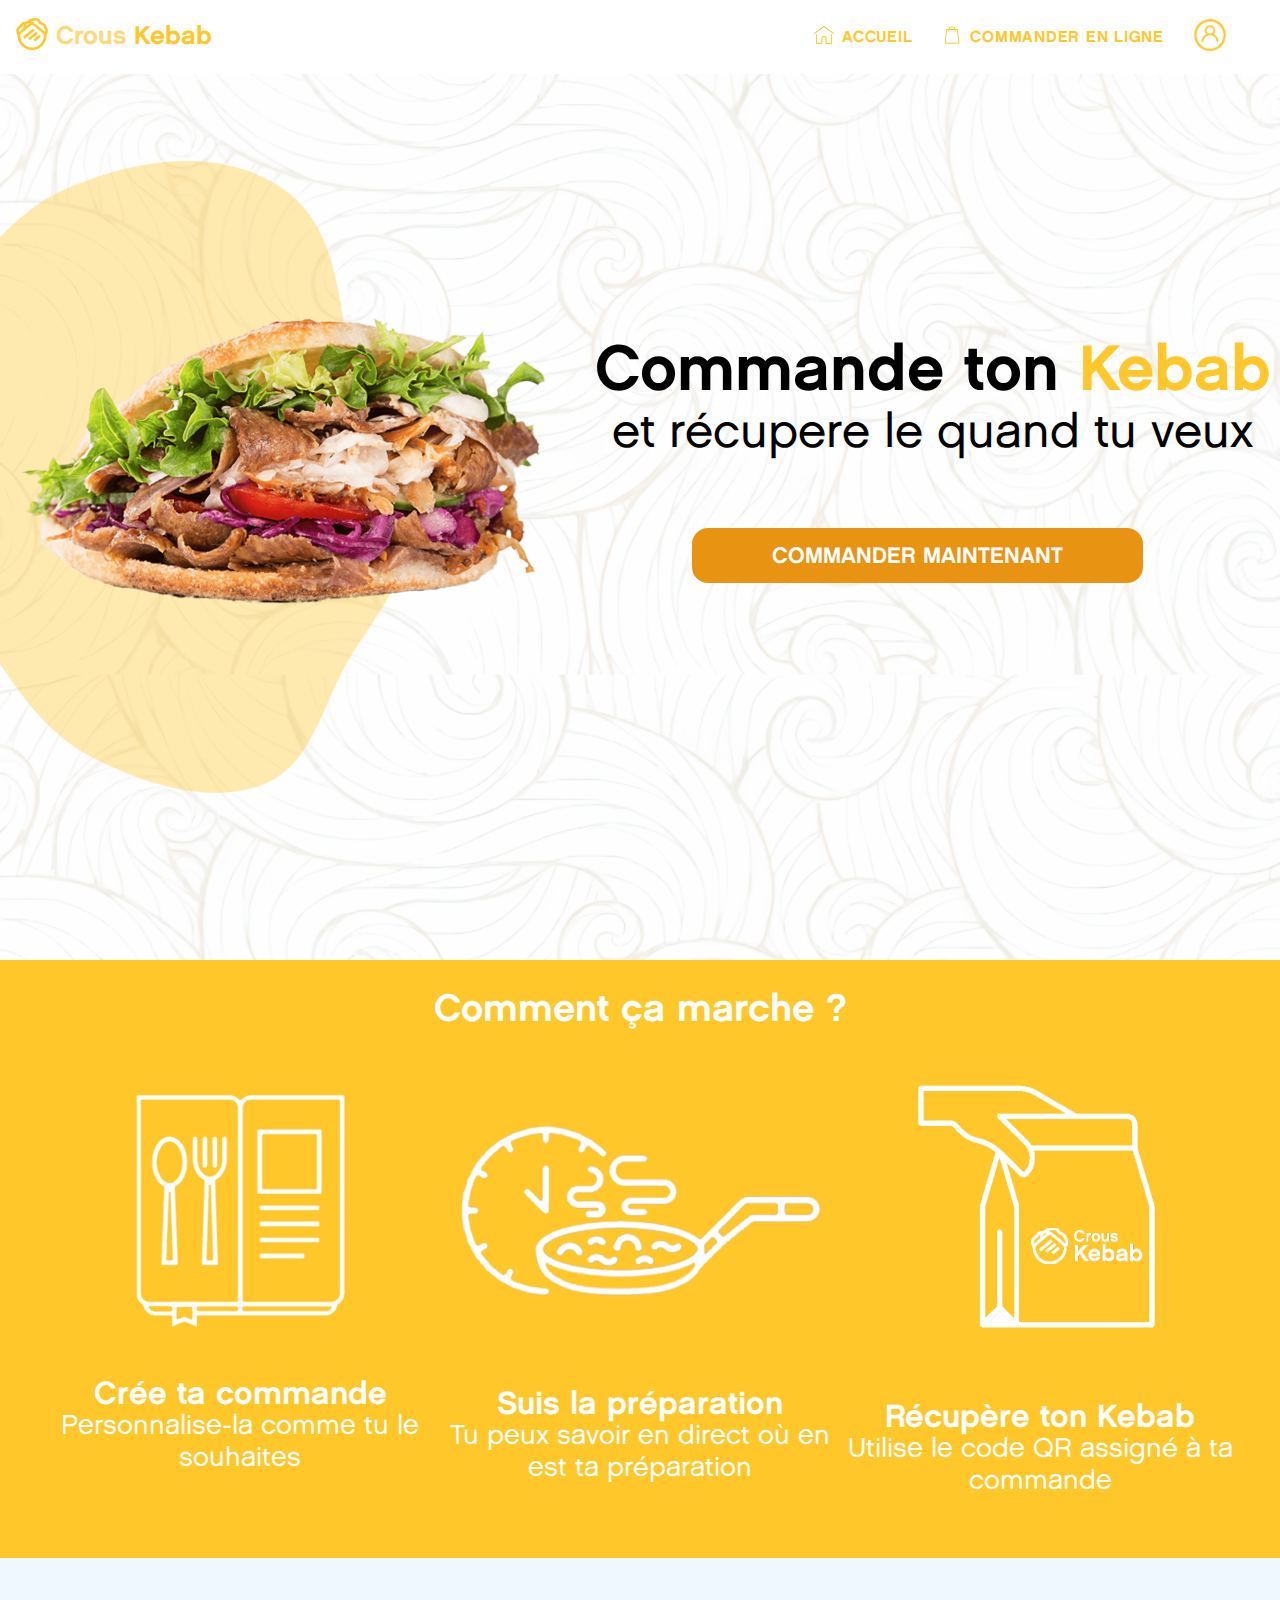
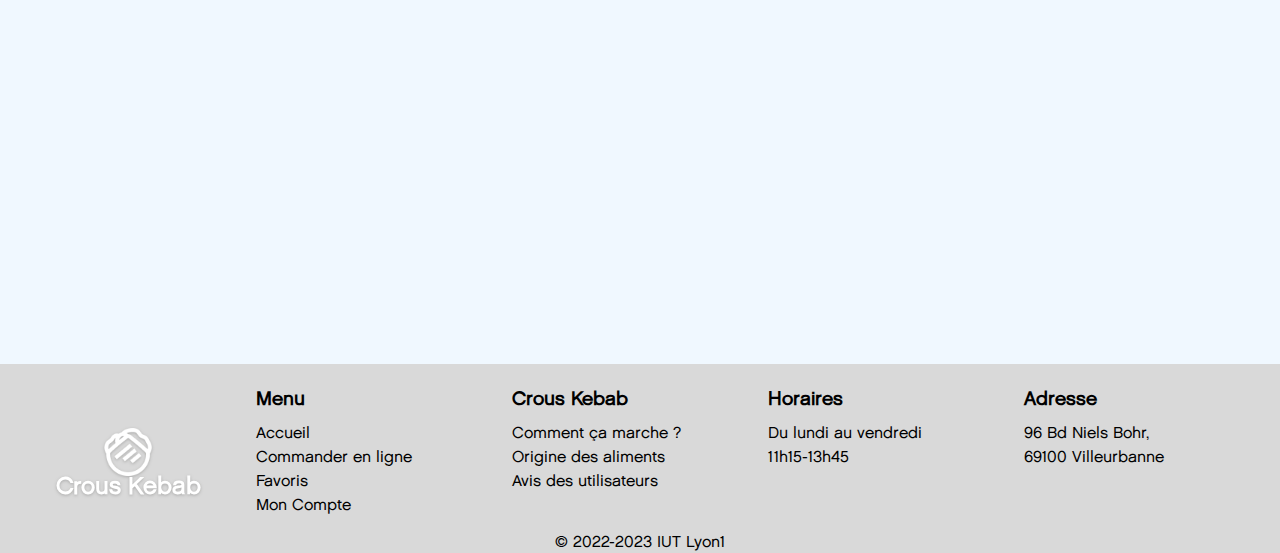
==== accueil.html @ edebc8f9 "Ajout du slider responsive de la zone2" ====
<!DOCTYPE html>
<html lang="fr">
<head>
    <meta charset="UTF-8">
    <meta name="viewport" content="width=device-width">
    <link rel="icon" href="images/favicon_logo.ico">
    <link rel="stylesheet" href="style.css">
    <title>Crous Kebab</title>
</head>
<body>
        <div class="zone1">
            <div class="kebab_image">
                <img alt="kebab" src="images/kebab.png">
            </div>
            <div class="commander">
                <p>Commande ton <b>Kebab</b></p>
                <p>et récupere le quand tu veux</p>
                <a href="commander.html"><button>Commander maintenant</button></a>
            </div>
        </div>
        <div class="zone2" id="fonctionnement">
            <p>Comment ça marche ?</p>
            <div id="slider">
                <figure>
                    <div class="creation">
                        <img alt="livre_cuisine" src="images/livre_cuisine.png">
                        <h1>Crée ta commande</h1>
                        <p>Personnalise-la comme tu le souhaites</p>
                    </div>
                    <div class="suivi">
                        <img alt="temps_preparation" src="images/temps_preparation.png">
                        <h1>Suis la préparation</h1>
                        <p>Tu peux savoir en direct où en est ta préparation</p>
                    </div>
                    <div class="recuperation">
                        <img alt="sachet_kebab" src="images/sachet.png">
                        <h1>Récupère ton Kebab</h1>
                        <p>Utilise le code QR assigné à ta commande</p>
                    </div>
                </figure>
            </div>
        </div>
        <div class="carte_googlemaps">
            <div style="width: 100%"><iframe width="100%" height="400" frameborder="0" scrolling="no" marginheight="0" marginwidth="0" src="https://maps.google.com/maps?width=100%25&amp;height=400&amp;hl=en&amp;q=IUT%20Lyon%201%20Department%20informatique+(Crous%20Kebab)&amp;t=&amp;z=17&amp;ie=UTF8&amp;iwloc=B&amp;output=embed"><a href="https://www.maps.ie/distance-area-calculator.html">measure area map</a></iframe></div>
        </div>
    <footer>
        
        <ul>
            <li><a class="logofooter" href="accueil.html"><img alt="image logo crous kebab" src="images/favicon_logo.ico"> <span>Crous Kebab</span></a></li>
                    <li><h1>Menu</h1>
                        <ul>
                            <li><a href="accueil.html">Accueil</a></li>
                            <li><a href="commander.html">Commander en ligne</a></li>
                            <li><a href="commander.html#favoris">Favoris</a></li>
                            <li><a href="moncompte.html">Mon Compte</a></li>
                        </ul>
                    </li>
                    <li><h1>Crous Kebab</h1>
                        <ul>
                            <li><a href="accueil.html#fonctionnement">Comment ça marche ?</a></li>
                            <li><a href="commander.html#originesdesaliments">Origine des aliments</a></li>
                            <li><a href="commander.html#avis">Avis des utilisateurs</a></li>
                        </ul>
                    </li>        
                    <li><h1>Horaires</h1>
                        <ul>
                            <li>Du lundi au vendredi</li>
                            <li>11h15-13h45</li>
                        </ul>
                    </li>
                    <li>       
                    <h1>Adresse</h1>
                        <ul>
                            <li><a href="https://www.google.com/maps/place/96+Bd+Niels+Bohr,+69100+Villeurbanne/@45.7860101,4.8835292,17z/data=!3m1!4b1!4m5!3m4!1s0x47f4c01bd3bc33f1:0xb4f26b222fd0d13!8m2!3d45.7860101!4d4.8835292">96 Bd Niels Bohr,</a></li>
                            <li>69100 Villeurbanne</li>
                        </ul>
                    </li>
        </ul>
        <p>	&#169; 2022-2023 IUT Lyon1</p>
    </footer>
    <header>
        <a class="logo" href="accueil.html"><img alt="image logo crous kebab" src="images/favicon_logo.ico"><span>Crous <b>Kebab</b></span></a>
        <div class="navbar">
            <a href="accueil.html"><img alt="image accueil" src="images/accueillogo.png"><span>Accueil</span></a>
            <a href="commander.html"><img alt="image logo sac pour commander" src="images/commanderlogo.png"><span>Commander en ligne</span></a>
            <a class="logocompte" href="moncompte.html"><img alt="image logo mon compte" src="images/accountlogo.png"></a>
        </div>
    </header>
</body>
</html>
---- style.css ----
@font-face {
    font-family: "Chalet";
    src: url(fonts/Chalet-LondonNineteenSixty.ttf) format("truetype");
}
@font-face {
    font-family: "Chalet2";
    src: url(fonts/Chalet\ NewYorkNineteenSixty\ Regular.otf) format("opentype");
}
body {
    background-color: aliceblue;
    font-family: 'Chalet',Arial, Helvetica, sans-serif;
    margin: 0;
    overflow-x: hidden;
}

/*Cacher la barre de scrolling mais la garder fonctionnelle*/
body::-webkit-scrollbar {
    display: none;
  }

li{
    list-style: none;
}

a{
    text-decoration: none;
    color: #000000;
    margin-right: 1.875rem;
    
}

header {
    display: flex;
    justify-content: flex-end;
    align-items: center;
    overflow: hidden;
    width: 100%;
    position: fixed;
    top: 0;
    left: 0;
    height: 4.625rem;
    background-color: white;
    font-family: 'Chalet2',Arial, Helvetica, sans-serif;
}

header img{
    width: 1.25rem;
    margin-right: 0.5rem;
}

header img:last-child{
    width: 2rem;
}

.navbar{
    display: flex;
    flex-direction: row;
    margin-right: 1rem;
    text-transform: uppercase;
    letter-spacing: 0.047rem;
    align-items: center;
}

span{
    color: #FFC72A;
    vertical-align: 0.1875rem;
}

.logo{
    margin-right: auto;
    left: 0%;
    margin-left: 1rem;
    font-size: 1.6rem;
}

.logo span {
    vertical-align: 0.4rem;
    color: #FDDA79;
}

b {
    color: #FFC72A;
    font-weight: normal;
}

.logo img{
    width: 2rem;
}
.zone1{
    display: flex;
    justify-content: flex-end;
    align-items: center;
    background-image: url("images/fondnuageblanc.png");
    background-size: 100% auto;
    width: 100%;
}
.kebab_image{
    padding-top: 10rem;
    padding-bottom: 10rem;
    padding-left: 0;
    margin-right: auto;
}
.commander{
    flex: 1;
    align-items: center;
    text-align: center;
    font-size: 3rem;
}
.commander p:first-child{
    font-size: 4rem;
    font-family: 'Chalet2',Arial, Helvetica, sans-serif;
}
button{
    background-color: #E99312;
    color: white;
    font-family: 'Chalet2',Arial, Helvetica, sans-serif;
    font-size: 1.4rem;
    text-transform: uppercase;
    border: 0;
    border-radius: 1rem;
    margin-bottom: 3rem;
    margin-top: 4rem;
    padding: 5rem;
    padding-top: 0.9rem;
    padding-bottom: 0.9rem;
}
button:hover{
    background-color: #b86f00;
    color: #D9D9D9;
}
a:hover{
    text-decoration: underline;
}
p{
    margin: 0;
}

.zone2{
    background-color: #FFC72A;
    color: white;
    font-size: 2rem;
    display: flex;
    flex-wrap: wrap;
    flex-direction: row;
    justify-content: center;
    text-align: center;
}
.zone2 > p{
    font-family: 'Chalet2',Arial, Helvetica, sans-serif;
    width: 100%;
    font-size: 2.4rem;
    margin-top: 1.5rem;
}
.zone2 div{
    width: 100%;
    align-self: center;
    font-size: 1.7rem;
    margin-bottom: 1rem;
}

.zone2 h1 {
    font-family: 'Chalet2',Arial, Helvetica, sans-serif;
    font-weight: 580;
    font-size: 2rem;
    margin-bottom: 0;
}
figure{
    display: flex;
    flex-direction: row;
}
footer{
    display: flex;
    flex-wrap: wrap;
    width: 100%;
    margin-top: auto;
    background-color: #D9D9D9;
}
ul{
    padding: 0;
}
footer > ul {
    flex-grow: 1;
    line-height: 1.5rem;
    display: flex;
    flex-wrap: wrap;    
}
.logofooter{
    margin-top: 3rem;
    display: flex;
    flex-direction: column;
    font-weight: bold;
    font-size: 1.5rem;
    align-items: center;
    filter: brightness(9) drop-shadow( 0rem 0.1rem 0.1rem rgba(126, 126, 126, 0.5));
    width: 100%;
}
.logofooter img{
    width: 3rem;
}

footer> ul > li{
    width: 20%;
}
footer h1{
    font-size: 1.2rem;
    line-height: 1rem;
}
footer p {
    text-align: center;
    width: 100%;
}
@media (min-width:761px) and (max-width:1028px) {
    footer > ul >li:first-child{
        width: 100%;
    }
    .zone1{
        flex-direction: column;
        
    }
    .zone1 div:last-child{
        width: 100%;
    }
    footer> ul > li{
        width: 30%;
        padding-left: 3rem;
        padding-right: 3rem;
    }
    #slider {
        overflow: hidden;
    }
    @keyframes slider {
        0% { left: -5%; }
        30% { left: -5%; }
        33% { left: -105%; }
        63% { left: -105%; }
        66% { left: -205%; }
        95% { left: -205%; }
        100% { left: -5%; }
    }
    #slider figure {
        width:300%;
        position: relative;
        animation: 9s slider infinite;
    }
    #slider figure div {
        width: 33%;
        float: left;
    }
}

@media (max-width:760px) {
    #slider {
        overflow: hidden;
    }
    
    @keyframes slider {
        0% { left: -5%; }
        30% { left: -5%; }
        33% { left: -105%; }
        63% { left: -105%; }
        66% { left: -205%; }
        95% { left: -205%; }
        100% { left: -5%; }
    }
    
    #slider figure {
        width:300%;
        position: relative;
        animation: 9s slider infinite;
    }
    
    
    #slider figure div {
        width: 33%;
        float: left;
    }
    
    .navbar span{
        display: none;
    }
    .navbar a{
            margin-right: 0.5rem;
    }
    header{
        background-color: #FFC72A;
        
    }
    header img, span {
        filter: brightness(9);
    }
    
    header span{
        float: right;
        line-height: 0.72rem;
        display: flex;
        flex-direction: column;
        font-size: 0.8rem;
    }
    .logo {
        display: flex;
        align-items: center;
    }
    span b{
        font-size: 1rem;
    }
    .zone1{
        flex-direction: column;
        
    }
    .zone1 div:last-child{
        width: 100%;
    }
    .kebab_image{
        width: 100%;
    }
    .kebab_image img{
        width: 100%;
    }
    
    footer> ul > li{
        width: 100%;
        padding-left: 3rem;
        padding-right: 3rem;
    }
    .logofooter{
        padding-bottom: 3rem;
    }
}
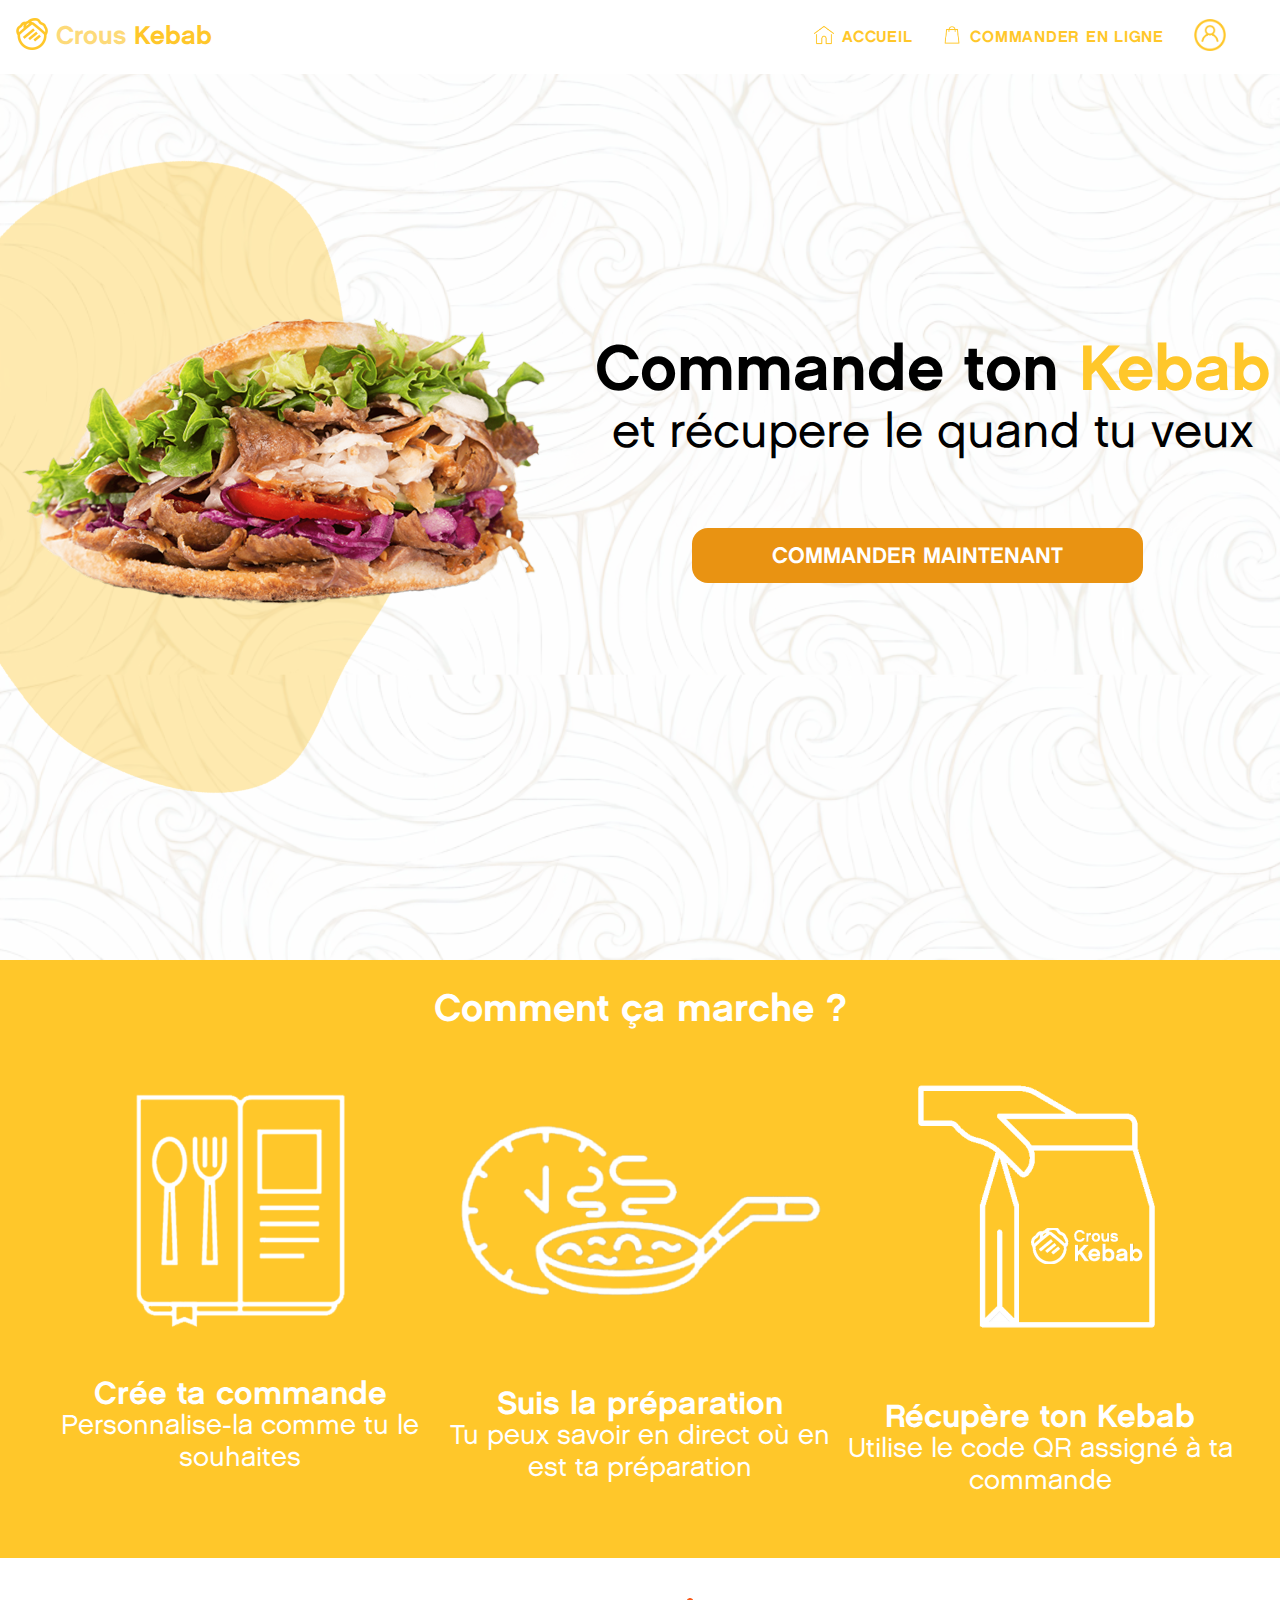
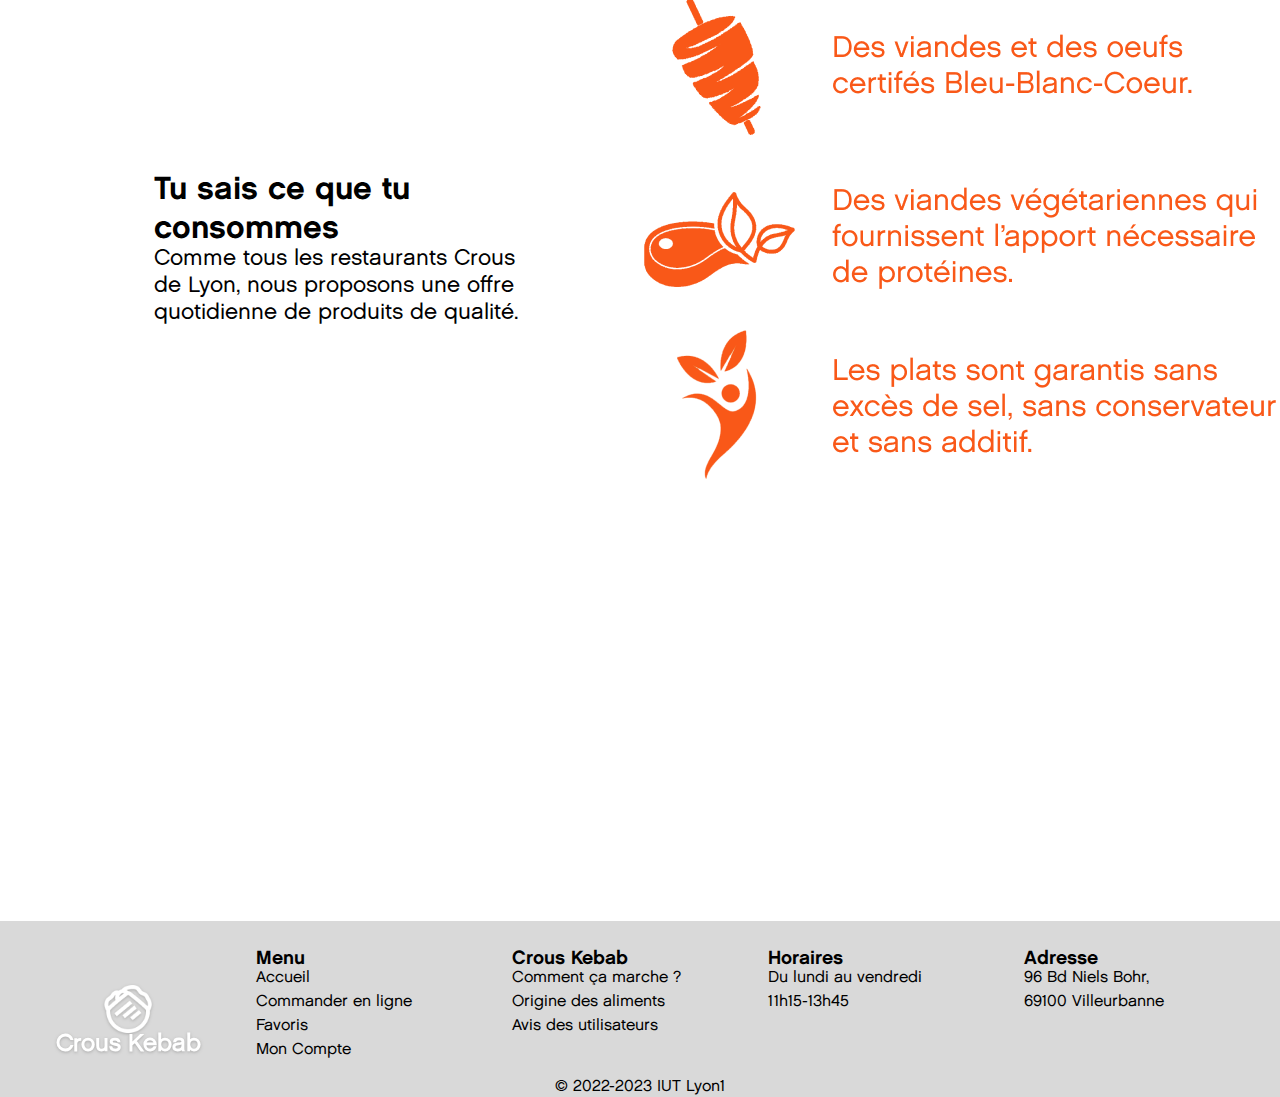
==== commit 173a42ff: "Ajout de la zone3 responsive" ====
--- a/accueil.html
+++ b/accueil.html
@@ -38,6 +38,15 @@
                         <p>Utilise le code QR assigné à ta commande</p>
                     </div>
                 </figure>
+            </div>
+        </div>
+        <div class="zone3">
+            <div>
+                <h1>Tu sais ce que tu consommes</h1>
+                <p>Comme tous les restaurants Crous de Lyon, nous proposons une offre quotidienne de produits de qualité.</p>
+            </div>
+            <div>
+                <img src="images/crous.png">
             </div>
         </div>
         <div class="carte_googlemaps">
--- a/style.css
+++ b/style.css
@@ -7,7 +7,7 @@
     src: url(fonts/Chalet\ NewYorkNineteenSixty\ Regular.otf) format("opentype");
 }
 body {
-    background-color: aliceblue;
+    background-color: #ffffff;
     font-family: 'Chalet',Arial, Helvetica, sans-serif;
     margin: 0;
     overflow-x: hidden;
@@ -157,8 +157,7 @@
     font-size: 1.7rem;
     margin-bottom: 1rem;
 }
-
-.zone2 h1 {
+h1 {
     font-family: 'Chalet2',Arial, Helvetica, sans-serif;
     font-weight: 580;
     font-size: 2rem;
@@ -168,6 +167,27 @@
     display: flex;
     flex-direction: row;
 }
+.zone3{
+    display: flex;
+    flex-direction: row;
+    align-items: center;
+    background-color: #FFFFFF;
+    padding:2rem;
+}
+.zone3 div{
+    width: 50%;
+    font-size: 1.4rem;
+}
+.zone3 img{
+    display: block;
+    margin-left: auto;
+    margin-right: auto;
+}
+
+.zone3 div:first-child{
+    width: 30%;
+    margin: auto;
+}
 footer{
     display: flex;
     flex-wrap: wrap;
@@ -209,13 +229,26 @@
     text-align: center;
     width: 100%;
 }
+/**pour un ecran de taille moyenne ex:tablette**/
 @media (min-width:761px) and (max-width:1028px) {
     footer > ul >li:first-child{
         width: 100%;
     }
-    .zone1{
+    .zone1, .zone3{
         flex-direction: column;
-        
+    }
+    .zone3{
+        padding: 0;
+        margin: 1.3rem;
+    }
+    .zone3 div:first-child{
+        margin: 0;
+        width: 100%;
+        text-align: center;
+        margin-bottom: 2rem;
+    }
+    .zone3 div img{
+        width: 100%;
     }
     .zone1 div:last-child{
         width: 100%;
@@ -247,7 +280,7 @@
         float: left;
     }
 }
-
+/**pour un ecran de petite taille ex:telephone **/
 @media (max-width:760px) {
     #slider {
         overflow: hidden;
@@ -303,9 +336,21 @@
     span b{
         font-size: 1rem;
     }
-    .zone1{
+    .zone1,.zone3{
         flex-direction: column;
-        
+    }
+    .zone3{
+        padding: 0;
+        margin: 1.3rem;
+    }
+    .zone3 div:first-child{
+        margin: 0;
+        width: 100%;
+        text-align: center;
+        margin-bottom: 2rem;
+    }
+    .zone3 div img{
+        width: 100%;
     }
     .zone1 div:last-child{
         width: 100%;
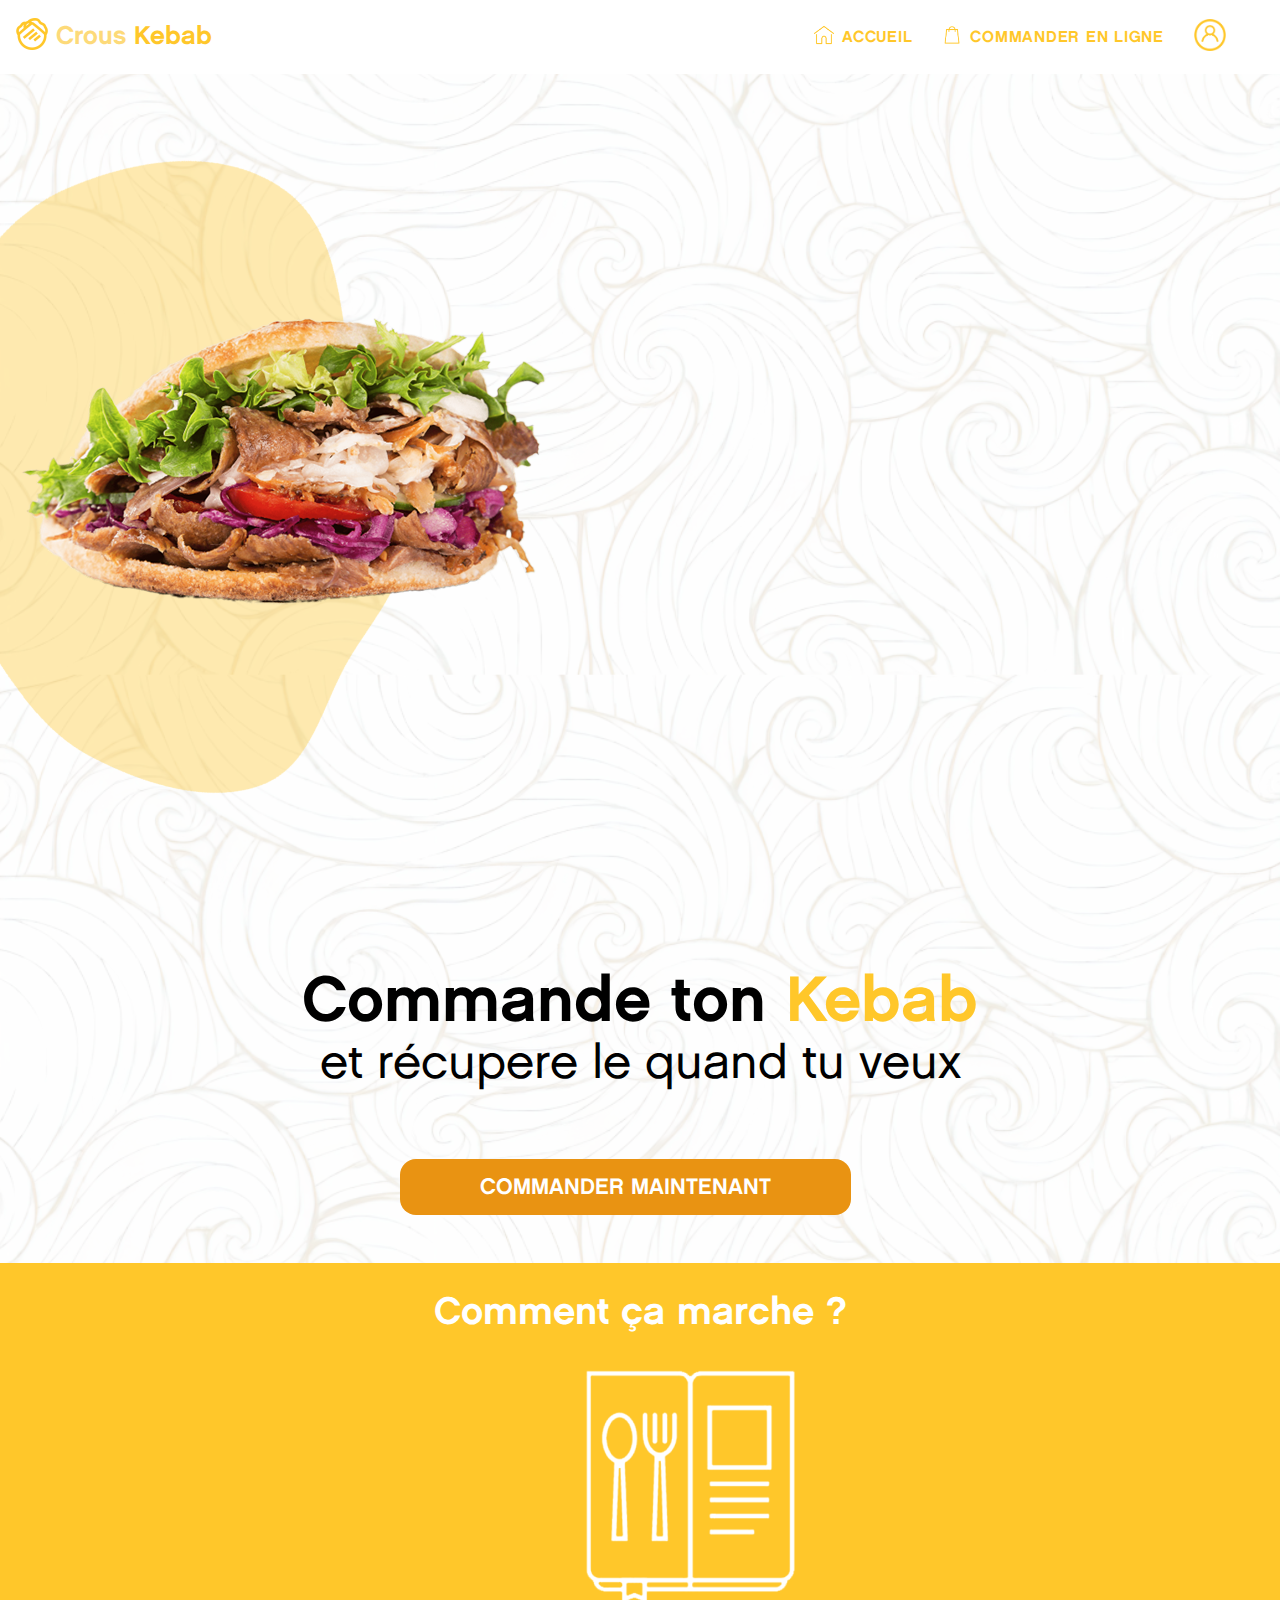
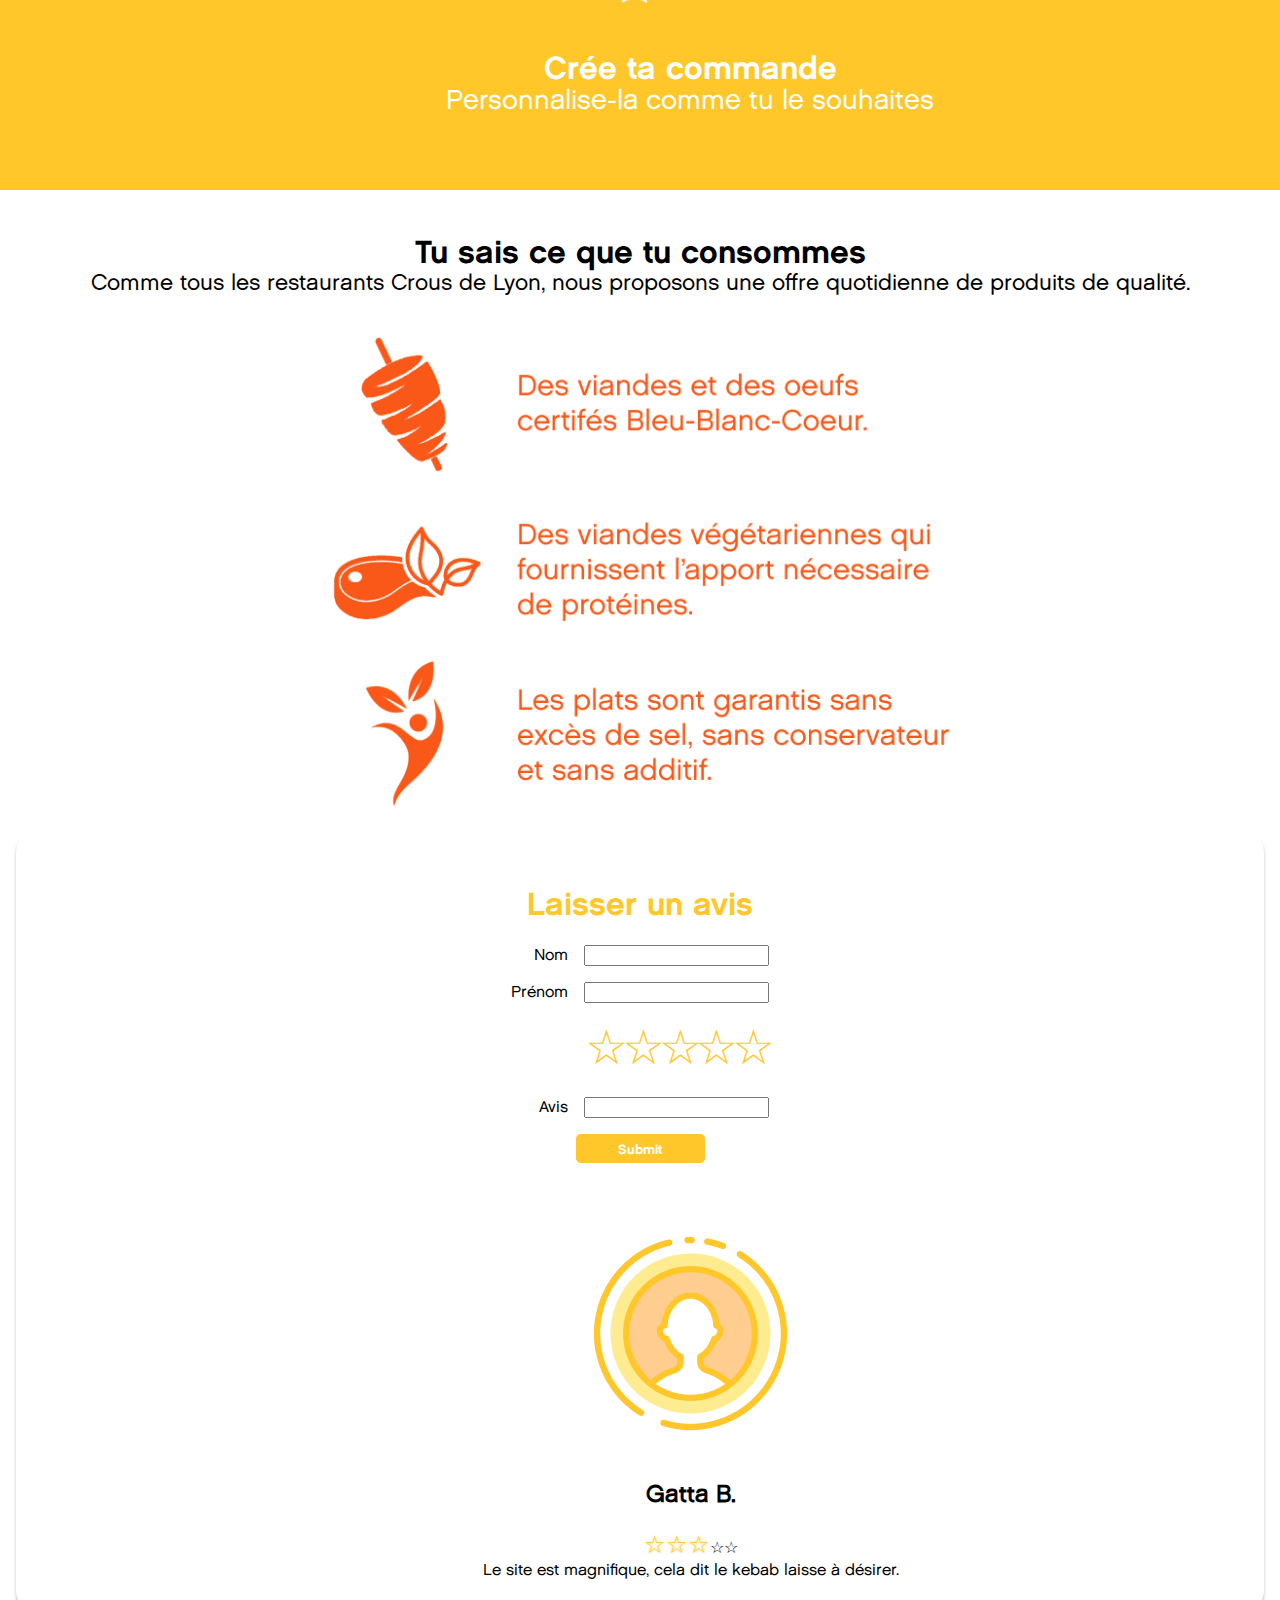
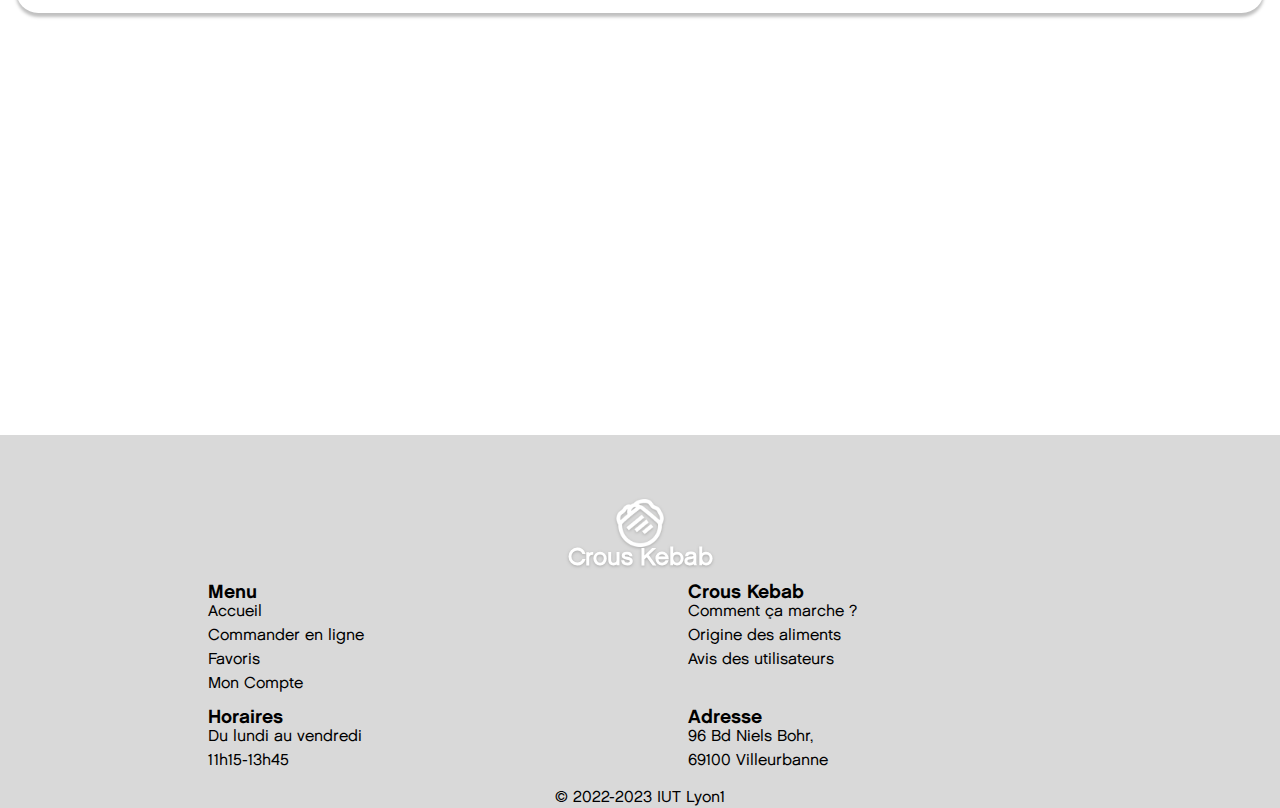
==== commit 01de9941: "Ajout zone 4 responsive et images affiliés" ====
--- a/accueil.html
+++ b/accueil.html
@@ -21,7 +21,7 @@
         <div class="zone2" id="fonctionnement">
             <p>Comment ça marche ?</p>
             <div id="slider">
-                <figure>
+                <div class="diapo">
                     <div class="creation">
                         <img alt="livre_cuisine" src="images/livre_cuisine.png">
                         <h1>Crée ta commande</h1>
@@ -37,7 +37,7 @@
                         <h1>Récupère ton Kebab</h1>
                         <p>Utilise le code QR assigné à ta commande</p>
                     </div>
-                </figure>
+                </div>
             </div>
         </div>
         <div class="zone3">
@@ -47,6 +47,45 @@
             </div>
             <div>
                 <img src="images/crous.png">
+            </div>
+        </div>
+        <div class="zone4">
+            <div class="donner_avis">
+                <h1>Laisser un avis</h1>
+                <form>
+                    <label for nom >Nom<input type="text" name="nom"></label>
+                    <label for prenom >Prénom<input type="text" name="prenom"></label>
+                    <div class="note">
+                        <input type="radio" name="note" value="5" id="5"><label for="5">☆</label>
+                        <input type="radio" name="note" value="4" id="4"><label for="4">☆</label>
+                        <input type="radio" name="note" value="3" id="3"><label for="3">☆</label>
+                        <input type="radio" name="note" value="2" id="2"><label for="2">☆</label>
+                        <input type="radio" name="note" value="1" id="1"><label for="1">☆</label>  
+                    </div>
+                    <label for avis>Avis<input type="textarea" name="avis"></label>
+                    <input type="submit">
+                </form>
+            </div>
+            <div class="voir_avis">
+                <div id="slider">
+                    <div class="diapo">
+                        <div>
+                            <img src="images/profilpiclogo.png">
+                            <p><h2>Gatta B.</h2><b>☆☆☆</b>☆☆</p>
+                            <p>Le site est magnifique, cela dit le kebab laisse à désirer.</p>
+                        </div>
+                        <div>
+                            <img src="images/profilpiclogo.png">
+                            <p><h2>Yoni M.</h2><b>☆☆☆☆☆</b></p>
+                            <p>Rien de mieux qu'un kebab sauce algérienne pour bien commencer la journée</p>
+                        </div>
+                        <div class="avis1">
+                            <img src="images/profilpiclogo.png">
+                            <p><h2>Nabile M.</h2><b>☆</b>☆☆☆☆</p>
+                            <p>Je préfère les tacos</p>
+                        </div>
+                    </div>
+                </div>
             </div>
         </div>
         <div class="carte_googlemaps">
--- a/style.css
+++ b/style.css
@@ -163,10 +163,11 @@
     font-size: 2rem;
     margin-bottom: 0;
 }
-figure{
+.diapo{
     display: flex;
     flex-direction: row;
 }
+
 .zone3{
     display: flex;
     flex-direction: row;
@@ -188,6 +189,127 @@
     width: 30%;
     margin: auto;
 }
+
+.zone4{
+    display: flex;
+    flex-direction: row;
+    justify-content: space-evenly;
+    margin: 1rem;
+    padding: 2rem;
+    box-shadow: 0rem 0.2rem 0.2rem rgba(0, 0, 0, 0.25);
+    border-radius: 1.4rem;
+}
+.donner_avis{
+    display: flex;
+    justify-content: center;
+    flex-wrap: wrap;
+}
+.donner_avis h1{
+    width: 100%;
+    text-align: center;
+    color: #FFC72A;
+    padding-bottom: 1.4rem;
+}
+
+form{
+    display: flex;
+    flex-direction: column;
+    text-align: right;
+}
+
+label{
+    margin-bottom: 1rem;
+}
+
+input{
+    margin-left: 1rem;
+}
+input[type="submit"]{
+    width: 50%;
+    background-color: #FFC72A;
+    font-family: 'Chalet2','arial';
+    color: #ffffff;
+    border: none;
+    padding: 0.4rem;
+    border-radius: 0.3rem;
+    margin: auto;
+    margin-bottom: 3rem;
+
+}
+textarea{
+    rows: 10;
+}
+
+.note {
+    display: flex;
+    flex-direction: row-reverse;
+}
+    
+.note > input{
+     display:none;
+}
+    
+.note > label {
+    width: 2.3rem;
+    font-size: 3rem;
+    color: #FFC72A;
+    cursor: pointer;
+}
+    
+.note > label::before{
+    content: "\2605";/**Détection de la souris**/
+    position: absolute;
+    opacity: 0;
+}
+    
+.note > label:hover:before, .note > label:hover ~ label:before {
+    opacity: 1 !important; /**Difference étoile**/
+}
+    
+.note > input:checked ~ label:before{
+    opacity:1;
+}
+    
+.note:hover > input:checked ~ label:before{ 
+    opacity: 0.4;
+}
+.zone4 .diapo{
+    display: flex;
+    text-align: center;
+    
+}
+
+
+.zone4 b{
+    text-shadow: 0 0 3px rgb(255, 199, 42, 1) ;
+    font-size: 1.5rem;
+}
+.zone4 #slider {
+    overflow: hidden;
+    padding-left: 7rem;
+}
+
+@keyframes slider {
+    0% { left: -0%; }
+    30% { left: -0%; }
+    33% { left: -100%; }
+    63% { left: -100%; }
+    66% { left: -200%; }
+    95% { left: -200%; }
+    100% { left: -0%; }
+}
+
+.zone4 #slider .diapo {
+    width:300%;
+    position: relative;
+    animation: 9s slider infinite;
+}
+
+
+.zone4 #slider .diapo div {
+    width: 33%;
+    float: left;
+}
 footer{
     display: flex;
     flex-wrap: wrap;
@@ -202,7 +324,8 @@
     flex-grow: 1;
     line-height: 1.5rem;
     display: flex;
-    flex-wrap: wrap;    
+    justify-content: center;
+    flex-wrap: wrap;
 }
 .logofooter{
     margin-top: 3rem;
@@ -230,12 +353,15 @@
     width: 100%;
 }
 /**pour un ecran de taille moyenne ex:tablette**/
-@media (min-width:761px) and (max-width:1028px) {
+@media (min-width:761px) and (max-width:1280px) {
     footer > ul >li:first-child{
         width: 100%;
     }
     .zone1, .zone3{
         flex-direction: column;
+    }
+    .zone2 #slider{
+        padding-left: 7rem; 
     }
     .zone3{
         padding: 0;
@@ -252,6 +378,10 @@
     }
     .zone1 div:last-child{
         width: 100%;
+    }
+    .zone4{
+        flex-direction: column;
+        align-items: center;
     }
     footer> ul > li{
         width: 30%;
@@ -270,12 +400,13 @@
         95% { left: -205%; }
         100% { left: -5%; }
     }
-    #slider figure {
+    #slider .diapo
+ {
         width:300%;
         position: relative;
         animation: 9s slider infinite;
     }
-    #slider figure div {
+#slider .diapo div {
         width: 33%;
         float: left;
     }
@@ -296,14 +427,16 @@
         100% { left: -5%; }
     }
     
-    #slider figure {
+    #slider .diapo
+ {
         width:300%;
         position: relative;
         animation: 9s slider infinite;
     }
     
     
-    #slider figure div {
+    #slider .diapo
+ div {
         width: 33%;
         float: left;
     }
@@ -339,6 +472,12 @@
     .zone1,.zone3{
         flex-direction: column;
     }
+    .zone2 #slider{
+        padding-left: 5rem; 
+    }
+    .zone2 #slider div{
+        padding:auto;
+    }
     .zone3{
         padding: 0;
         margin: 1.3rem;
@@ -355,6 +494,10 @@
     .zone1 div:last-child{
         width: 100%;
     }
+    .zone4{
+        flex-direction: column;
+        align-items: center;
+    }
     .kebab_image{
         width: 100%;
     }
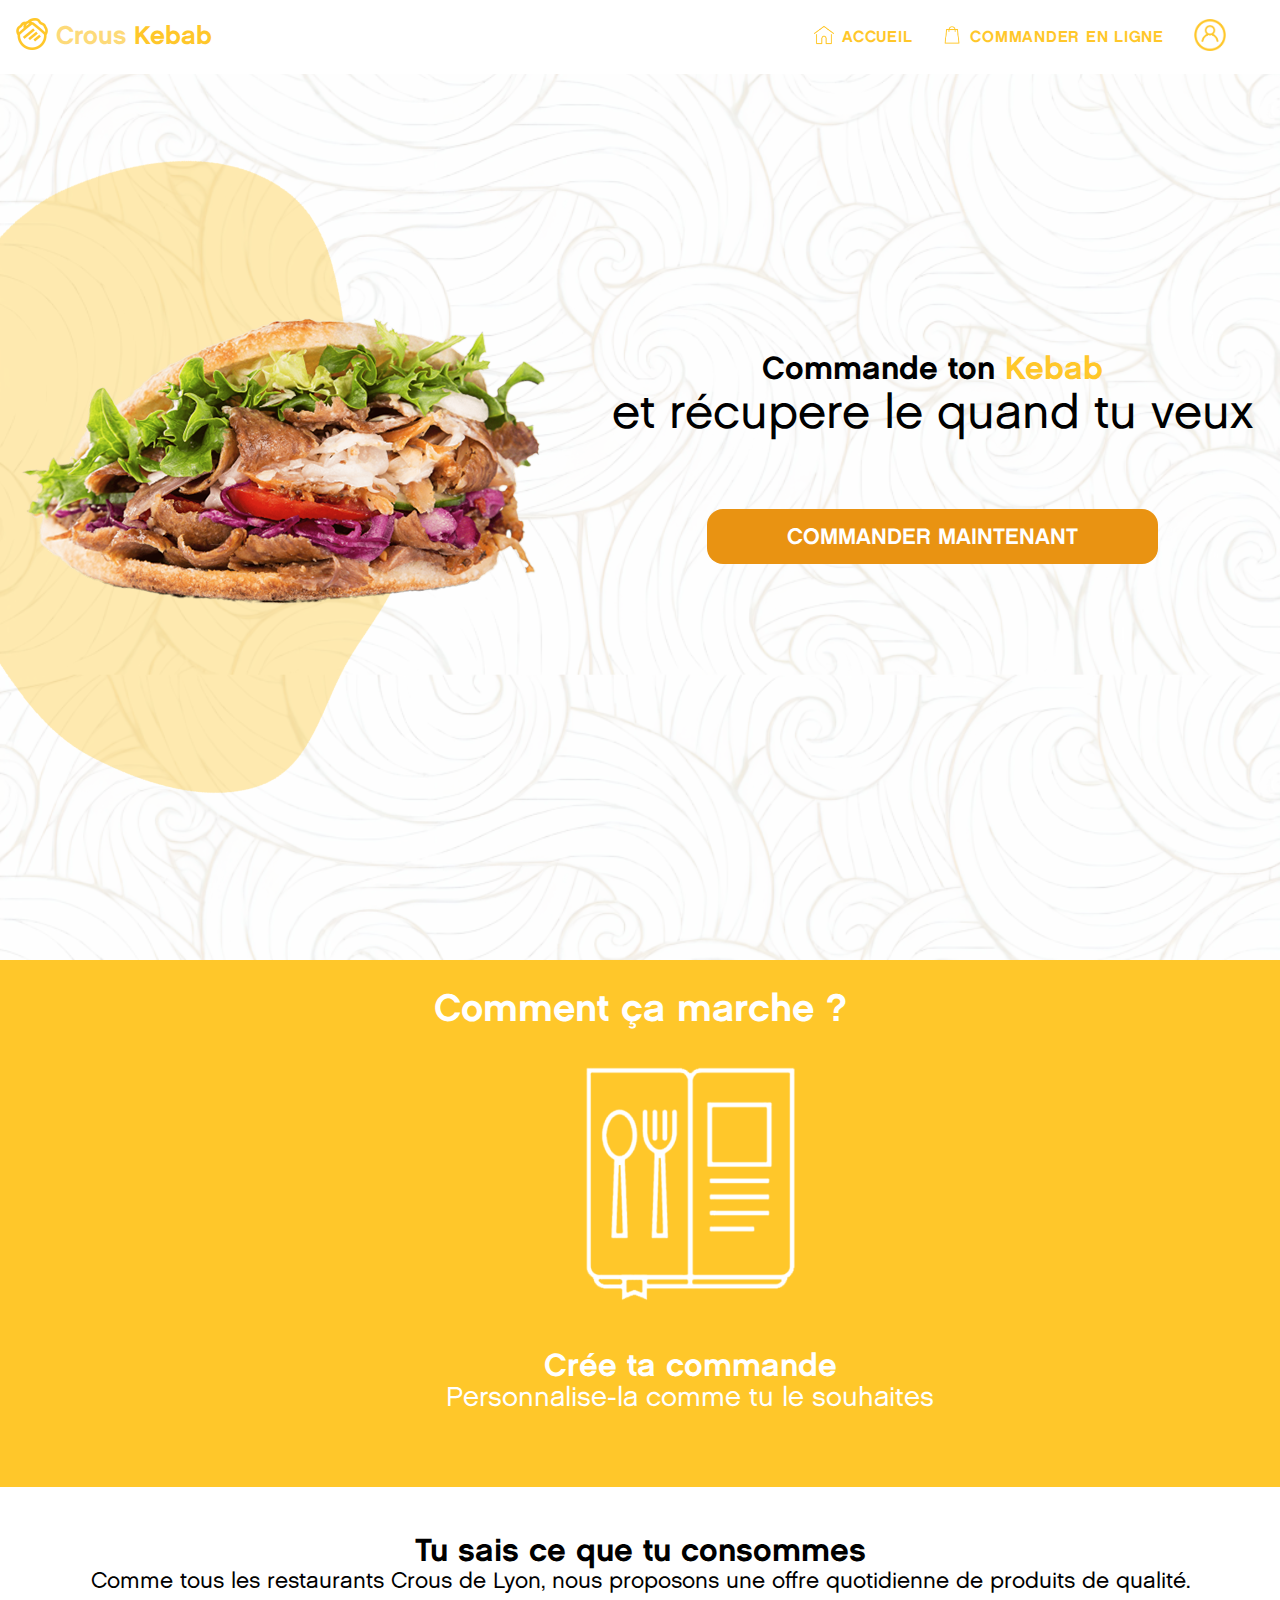
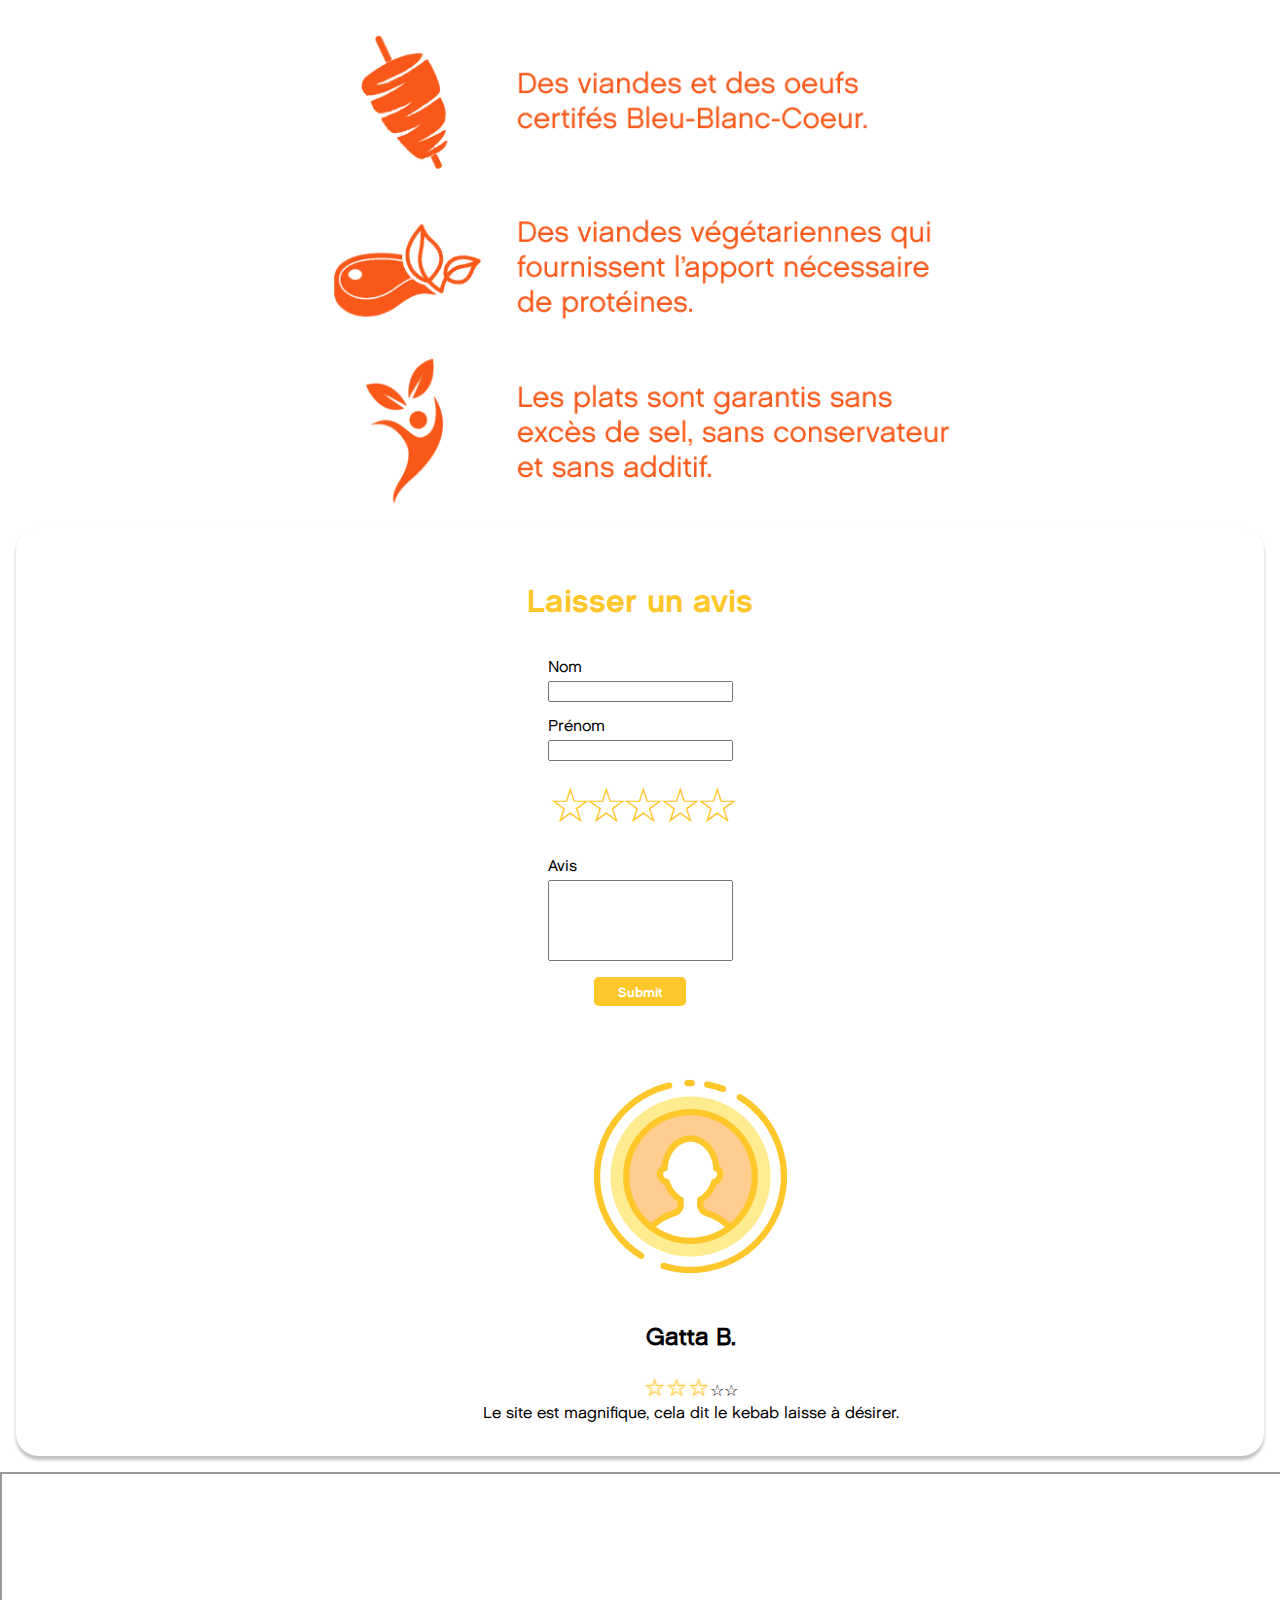
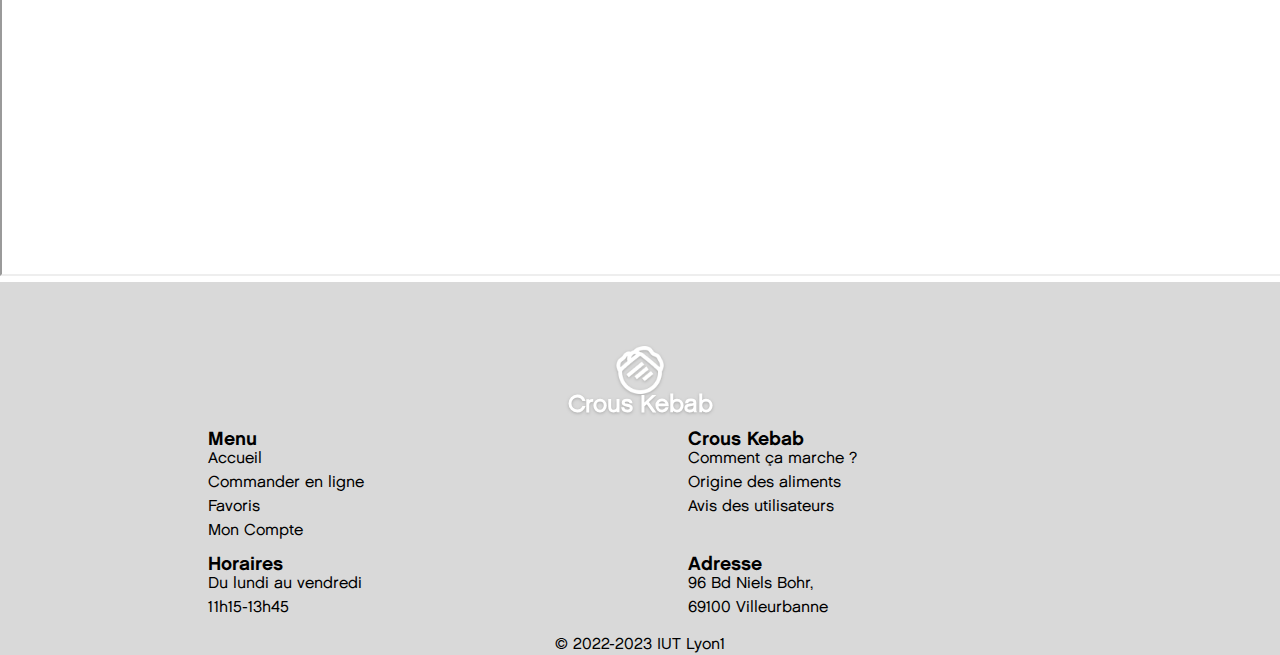
==== commit 886530ae: "Correction bug w3 et simplification css" ====
--- a/accueil.html
+++ b/accueil.html
@@ -15,12 +15,12 @@
             <div class="commander">
                 <p>Commande ton <b>Kebab</b></p>
                 <p>et récupere le quand tu veux</p>
-                <a href="commander.html"><button>Commander maintenant</button></a>
+                <form style="display: inline" action="commander.html" method="get"><button>Commander maintenant</button></form>
             </div>
         </div>
         <div class="zone2" id="fonctionnement">
             <p>Comment ça marche ?</p>
-            <div id="slider">
+            <div class="slider">
                 <div class="diapo">
                     <div class="creation">
                         <img alt="livre_cuisine" src="images/livre_cuisine.png">
@@ -46,15 +46,15 @@
                 <p>Comme tous les restaurants Crous de Lyon, nous proposons une offre quotidienne de produits de qualité.</p>
             </div>
             <div>
-                <img src="images/crous.png">
+                <img alt="image_crous" src="images/crous.png">
             </div>
         </div>
         <div class="zone4">
             <div class="donner_avis">
                 <h1>Laisser un avis</h1>
                 <form>
-                    <label for nom >Nom<input type="text" name="nom"></label>
-                    <label for prenom >Prénom<input type="text" name="prenom"></label>
+                    <label for="nom" >Nom</label><input type="text" id="nom">
+                    <label for="prenom" >Prénom</label><input  type="text" id="prenom">
                     <div class="note">
                         <input type="radio" name="note" value="5" id="5"><label for="5">☆</label>
                         <input type="radio" name="note" value="4" id="4"><label for="4">☆</label>
@@ -62,26 +62,26 @@
                         <input type="radio" name="note" value="2" id="2"><label for="2">☆</label>
                         <input type="radio" name="note" value="1" id="1"><label for="1">☆</label>  
                     </div>
-                    <label for avis>Avis<input type="textarea" name="avis"></label>
+                    <label for="avis">Avis</label><textarea id="avis" rows="5"></textarea>
                     <input type="submit">
                 </form>
             </div>
             <div class="voir_avis">
-                <div id="slider">
+                <div class="slider">
                     <div class="diapo">
                         <div>
-                            <img src="images/profilpiclogo.png">
-                            <p><h2>Gatta B.</h2><b>☆☆☆</b>☆☆</p>
+                            <img alt="profil_pic_logo" src="images/profilpiclogo.png">
+                            <h2>Gatta B.</h2><p><b>☆☆☆</b>☆☆</p>
                             <p>Le site est magnifique, cela dit le kebab laisse à désirer.</p>
                         </div>
                         <div>
-                            <img src="images/profilpiclogo.png">
-                            <p><h2>Yoni M.</h2><b>☆☆☆☆☆</b></p>
+                            <img alt="profil_pic_logo" src="images/profilpiclogo.png">
+                            <h2>Yoni M.</h2><p><b>☆☆☆☆☆</b></p>
                             <p>Rien de mieux qu'un kebab sauce algérienne pour bien commencer la journée</p>
                         </div>
                         <div class="avis1">
-                            <img src="images/profilpiclogo.png">
-                            <p><h2>Nabile M.</h2><b>☆</b>☆☆☆☆</p>
+                            <img alt="profil_pic_logo" src="images/profilpiclogo.png">
+                            <h2>Nabile M.</h2><p><b>☆</b>☆☆☆☆</p>
                             <p>Je préfère les tacos</p>
                         </div>
                     </div>
@@ -89,7 +89,7 @@
             </div>
         </div>
         <div class="carte_googlemaps">
-            <div style="width: 100%"><iframe width="100%" height="400" frameborder="0" scrolling="no" marginheight="0" marginwidth="0" src="https://maps.google.com/maps?width=100%25&amp;height=400&amp;hl=en&amp;q=IUT%20Lyon%201%20Department%20informatique+(Crous%20Kebab)&amp;t=&amp;z=17&amp;ie=UTF8&amp;iwloc=B&amp;output=embed"><a href="https://www.maps.ie/distance-area-calculator.html">measure area map</a></iframe></div>
+            <div style="width: 100%"><iframe style="width: 100%" height="400" src="https://maps.google.com/maps?width=100%25&amp;height=400&amp;hl=en&amp;q=IUT%20Lyon%201%20Department%20informatique+(Crous%20Kebab)&amp;t=&amp;z=17&amp;ie=UTF8&amp;iwloc=B&amp;output=embed"></iframe></div>
         </div>
     <footer>
         
--- a/style.css
+++ b/style.css
@@ -1,516 +1,553 @@
 @font-face {
-    font-family: "Chalet";
-    src: url(fonts/Chalet-LondonNineteenSixty.ttf) format("truetype");
-}
-@font-face {
-    font-family: "Chalet2";
-    src: url(fonts/Chalet\ NewYorkNineteenSixty\ Regular.otf) format("opentype");
-}
-body {
-    background-color: #ffffff;
-    font-family: 'Chalet',Arial, Helvetica, sans-serif;
-    margin: 0;
-    overflow-x: hidden;
-}
-
-/*Cacher la barre de scrolling mais la garder fonctionnelle*/
-body::-webkit-scrollbar {
-    display: none;
-  }
-
-li{
-    list-style: none;
-}
-
-a{
-    text-decoration: none;
-    color: #000000;
-    margin-right: 1.875rem;
-    
-}
-
-header {
-    display: flex;
-    justify-content: flex-end;
-    align-items: center;
-    overflow: hidden;
-    width: 100%;
-    position: fixed;
-    top: 0;
-    left: 0;
-    height: 4.625rem;
-    background-color: white;
-    font-family: 'Chalet2',Arial, Helvetica, sans-serif;
-}
-
-header img{
-    width: 1.25rem;
-    margin-right: 0.5rem;
-}
-
-header img:last-child{
-    width: 2rem;
-}
-
-.navbar{
-    display: flex;
-    flex-direction: row;
-    margin-right: 1rem;
-    text-transform: uppercase;
-    letter-spacing: 0.047rem;
-    align-items: center;
-}
-
-span{
-    color: #FFC72A;
-    vertical-align: 0.1875rem;
-}
-
-.logo{
-    margin-right: auto;
-    left: 0%;
-    margin-left: 1rem;
-    font-size: 1.6rem;
-}
-
-.logo span {
-    vertical-align: 0.4rem;
-    color: #FDDA79;
-}
-
-b {
-    color: #FFC72A;
-    font-weight: normal;
-}
-
-.logo img{
-    width: 2rem;
-}
-.zone1{
-    display: flex;
-    justify-content: flex-end;
-    align-items: center;
-    background-image: url("images/fondnuageblanc.png");
-    background-size: 100% auto;
-    width: 100%;
-}
-.kebab_image{
-    padding-top: 10rem;
-    padding-bottom: 10rem;
-    padding-left: 0;
-    margin-right: auto;
-}
-.commander{
-    flex: 1;
-    align-items: center;
-    text-align: center;
-    font-size: 3rem;
-}
-.commander p:first-child{
-    font-size: 4rem;
-    font-family: 'Chalet2',Arial, Helvetica, sans-serif;
-}
-button{
-    background-color: #E99312;
-    color: white;
-    font-family: 'Chalet2',Arial, Helvetica, sans-serif;
-    font-size: 1.4rem;
-    text-transform: uppercase;
-    border: 0;
-    border-radius: 1rem;
-    margin-bottom: 3rem;
-    margin-top: 4rem;
-    padding: 5rem;
-    padding-top: 0.9rem;
-    padding-bottom: 0.9rem;
-}
-button:hover{
-    background-color: #b86f00;
-    color: #D9D9D9;
-}
-a:hover{
-    text-decoration: underline;
-}
-p{
-    margin: 0;
-}
-
-.zone2{
-    background-color: #FFC72A;
-    color: white;
-    font-size: 2rem;
-    display: flex;
-    flex-wrap: wrap;
-    flex-direction: row;
-    justify-content: center;
-    text-align: center;
-}
-.zone2 > p{
-    font-family: 'Chalet2',Arial, Helvetica, sans-serif;
-    width: 100%;
-    font-size: 2.4rem;
-    margin-top: 1.5rem;
-}
-.zone2 div{
-    width: 100%;
-    align-self: center;
-    font-size: 1.7rem;
-    margin-bottom: 1rem;
-}
-h1 {
-    font-family: 'Chalet2',Arial, Helvetica, sans-serif;
-    font-weight: 580;
-    font-size: 2rem;
-    margin-bottom: 0;
-}
-.diapo{
-    display: flex;
-    flex-direction: row;
-}
-
-.zone3{
-    display: flex;
-    flex-direction: row;
-    align-items: center;
-    background-color: #FFFFFF;
+    font-family:"Chalet";
+    src:url(fonts/Chalet-LondonNineteenSixty.ttf) format("truetype")
+    }
+    
+    @font-face {
+    font-family:"Chalet2";
+    src:url(fonts/Chalet\ NewYorkNineteenSixty\ Regular.otf) format("opentype")
+    }
+    
+    .commander {
+    flex:1;
+    align-items:center;
+    text-align:center;
+    font-size:3rem
+    }
+    
+    .commander p:first-child {
+    font-size:4rem;
+    font-family:'Chalet2',Arial,Helvetica,sans-serif
+    }
+    
+    .diapo {
+    display:flex;
+    flex-direction:row
+    }
+    
+    .donner_avis {
+    display:flex;
+    justify-content:center;
+    flex-wrap:wrap
+    }
+    
+    .donner_avis h1 {
+    width:100%;
+    text-align:center;
+    color:#FFC72A;
+    padding-bottom:1.4rem
+    }
+    
+    .kebab_image {
+    padding-top:10rem;
+    padding-bottom:10rem;
+    padding-left:0;
+    margin-right:auto
+    }
+    
+    .logo {
+    margin-right:auto;
+    left:0;
+    margin-left:1rem;
+    font-size:1.6rem
+    }
+    
+    .logo span {
+    vertical-align:.4rem;
+    color:#FDDA79
+    }
+    
+    .navbar {
+    display:flex;
+    flex-direction:row;
+    margin-right:1rem;
+    text-transform:uppercase;
+    letter-spacing:.047rem;
+    align-items:center
+    }
+    
+    .note {
+    display:flex;
+    flex-direction:row-reverse
+    }
+    
+    .note > input:checked ~ label:before {
+    opacity:1
+    }
+    
+    .note > label {
+    width:2.3rem;
+    font-size:3rem;
+    color:#FFC72A;
+    cursor:pointer
+    }
+    
+    .note > label::before {
+    content:"\2605";
+    position:absolute;
+    opacity:0
+    }
+    
+    .note > label:hover:before,.note > label:hover ~ label:before {
+    opacity:1!important
+    }
+    
+    .note:hover > input:checked ~ label:before {
+    opacity:.4
+    }
+    
+    .zone1 {
+    display:flex;
+    justify-content:flex-end;
+    align-items:center;
+    background-image:url(images/fondnuageblanc.png);
+    background-size:100% auto;
+    width:100%
+    }
+    
+    .zone2 {
+    background-color:#FFC72A;
+    color:white;
+    font-size:2rem;
+    display:flex;
+    flex-wrap:wrap;
+    flex-direction:row;
+    justify-content:center;
+    text-align:center
+    }
+    
+    .zone2 > p {
+    font-family:'Chalet2',Arial,Helvetica,sans-serif;
+    width:100%;
+    font-size:2.4rem;
+    margin-top:1.5rem
+    }
+    
+    .zone2 div {
+    width:100%;
+    align-self:center;
+    font-size:1.7rem;
+    margin-bottom:1rem
+    }
+    
+    .zone3 {
+    display:flex;
+    flex-direction:row;
+    align-items:center;
+    background-color:#FFFFFF;
+    padding:2rem
+    }
+    
+    .zone3 div {
+    width:50%;
+    font-size:1.4rem
+    }
+    
+    .zone3 div:first-child {
+    width:30%;
+    margin:auto
+    }
+    
+    .zone3 img {
+    display:block;
+    margin-left:auto;
+    margin-right:auto
+    }
+    
+    .zone4 {
+    display:flex;
+    flex-direction:row;
+    justify-content:space-evenly;
+    margin:1rem;
     padding:2rem;
-}
-.zone3 div{
-    width: 50%;
-    font-size: 1.4rem;
-}
-.zone3 img{
-    display: block;
-    margin-left: auto;
-    margin-right: auto;
-}
-
-.zone3 div:first-child{
-    width: 30%;
-    margin: auto;
-}
-
-.zone4{
-    display: flex;
-    flex-direction: row;
-    justify-content: space-evenly;
-    margin: 1rem;
-    padding: 2rem;
-    box-shadow: 0rem 0.2rem 0.2rem rgba(0, 0, 0, 0.25);
-    border-radius: 1.4rem;
-}
-.donner_avis{
-    display: flex;
-    justify-content: center;
-    flex-wrap: wrap;
-}
-.donner_avis h1{
-    width: 100%;
-    text-align: center;
-    color: #FFC72A;
-    padding-bottom: 1.4rem;
-}
-
-form{
-    display: flex;
-    flex-direction: column;
-    text-align: right;
-}
-
-label{
-    margin-bottom: 1rem;
-}
-
-input{
-    margin-left: 1rem;
-}
-input[type="submit"]{
-    width: 50%;
-    background-color: #FFC72A;
-    font-family: 'Chalet2','arial';
-    color: #ffffff;
-    border: none;
-    padding: 0.4rem;
-    border-radius: 0.3rem;
-    margin: auto;
-    margin-bottom: 3rem;
-
-}
-textarea{
-    rows: 10;
-}
-
-.note {
-    display: flex;
-    flex-direction: row-reverse;
-}
-    
-.note > input{
-     display:none;
-}
-    
-.note > label {
-    width: 2.3rem;
-    font-size: 3rem;
-    color: #FFC72A;
-    cursor: pointer;
-}
-    
-.note > label::before{
-    content: "\2605";/**Détection de la souris**/
-    position: absolute;
-    opacity: 0;
-}
-    
-.note > label:hover:before, .note > label:hover ~ label:before {
-    opacity: 1 !important; /**Difference étoile**/
-}
-    
-.note > input:checked ~ label:before{
-    opacity:1;
-}
-    
-.note:hover > input:checked ~ label:before{ 
-    opacity: 0.4;
-}
-.zone4 .diapo{
-    display: flex;
-    text-align: center;
-    
-}
-
-
-.zone4 b{
-    text-shadow: 0 0 3px rgb(255, 199, 42, 1) ;
-    font-size: 1.5rem;
-}
-.zone4 #slider {
-    overflow: hidden;
-    padding-left: 7rem;
-}
-
-@keyframes slider {
-    0% { left: -0%; }
-    30% { left: -0%; }
-    33% { left: -100%; }
-    63% { left: -100%; }
-    66% { left: -200%; }
-    95% { left: -200%; }
-    100% { left: -0%; }
-}
-
-.zone4 #slider .diapo {
+    box-shadow:0 .2rem .2rem rgba(0,0,0,0.25);
+    border-radius:1.4rem
+    }
+    
+    .zone4 .diapo {
+    display:flex;
+    text-align:center
+    }
+    
+    .zone4 .slider {
+    overflow:hidden;
+    padding-left:7rem
+    }
+    
+    .zone4 b {
+    text-shadow:0 0 3px rgb(255,199,42,1);
+    font-size:1.5rem
+    }
+    
+    a {
+    text-decoration:none;
+    color:#000000;
+    margin-right:1.875rem
+    }
+    
+    a:hover {
+    text-decoration:underline
+    }
+    
+    b {
+    color:#FFC72A;
+    font-weight:normal
+    }
+    
+    body {
+    background-color:#ffffff;
+    font-family:'Chalet',Arial,Helvetica,sans-serif;
+    margin:0;
+    overflow-x:hidden
+    }
+    
+    body::-webkit-scrollbar,.note > input {
+    display:none
+    }
+    
+    button {
+    background-color:#E99312;
+    color:white;
+    font-family:'Chalet2',Arial,Helvetica,sans-serif;
+    font-size:1.4rem;
+    text-transform:uppercase;
+    border:0;
+    border-radius:1rem;
+    margin-bottom:3rem;
+    margin-top:4rem;
+    padding:5rem;
+    padding-top:.9rem;
+    padding-bottom:.9rem
+    }
+    
+    button:hover {
+    background-color:#b86f00;
+    color:#D9D9D9
+    }
+    
+    form {
+    display:flex;
+    flex-direction:column
+    }
+    
+    h1 {
+    font-family:'Chalet2',Arial,Helvetica,sans-serif;
+    font-weight:580;
+    font-size:2rem;
+    margin-bottom:0
+    }
+    
+    header {
+    display:flex;
+    justify-content:flex-end;
+    align-items:center;
+    overflow:hidden;
+    width:100%;
+    position:fixed;
+    top:0;
+    left:0;
+    height:4.625rem;
+    background-color:white;
+    font-family:'Chalet2',Arial,Helvetica,sans-serif
+    }
+    
+    header img {
+    width:1.25rem;
+    margin-right:.5rem
+    }
+    
+    header img:last-child,.logo img {
+    width:2rem
+    }
+    
+    input[type="submit"] {
+    width:50%;
+    background-color:#FFC72A;
+    font-family:'Chalet2','arial';
+    color:#ffffff;
+    border:none;
+    padding:.4rem;
+    border-radius:.3rem;
+    margin:auto;
+    margin-top:1rem;
+    margin-bottom:3rem
+    }
+    
+    label {
+    display:inline-block;
+    margin-top:1rem;
+    margin-bottom:.2rem;
+    text-align:left;
+    width:100%
+    }
+    
+    li {
+    list-style:none
+    }
+    
+    p {
+    margin:0
+    }
+    
+    span {
+    color:#FFC72A;
+    vertical-align:.1875rem
+    }
+    
+    textarea {
+    resize:none
+    }
+    
+    ​
+    input {
+    margin-left:1rem
+    }
+    
+    @keyframes slider {
+    0%,30%,100% {
+    left:-0
+    }
+    
+    33%,63% {
+    left:-100%
+    }
+    
+    66%,95% {
+    left:-200%
+    }
+    }
+    
+    .logofooter {
+    margin-top:3rem;
+    display:flex;
+    flex-direction:column;
+    font-weight:bold;
+    font-size:1.5rem;
+    align-items:center;
+    filter:brightness(9) drop-shadow(0rem 0.1rem 0.1rem rgba(126,126,126,0.5));
+    width:100%
+    }
+    
+    .logofooter img {
+    width:3rem
+    }
+    
+    .zone4 .slider .diapo {
     width:300%;
-    position: relative;
-    animation: 9s slider infinite;
-}
-
-
-.zone4 #slider .diapo div {
-    width: 33%;
-    float: left;
-}
-footer{
-    display: flex;
-    flex-wrap: wrap;
-    width: 100%;
-    margin-top: auto;
-    background-color: #D9D9D9;
-}
-ul{
-    padding: 0;
-}
-footer > ul {
-    flex-grow: 1;
-    line-height: 1.5rem;
-    display: flex;
-    justify-content: center;
-    flex-wrap: wrap;
-}
-.logofooter{
-    margin-top: 3rem;
-    display: flex;
-    flex-direction: column;
-    font-weight: bold;
-    font-size: 1.5rem;
-    align-items: center;
-    filter: brightness(9) drop-shadow( 0rem 0.1rem 0.1rem rgba(126, 126, 126, 0.5));
-    width: 100%;
-}
-.logofooter img{
-    width: 3rem;
-}
-
-footer> ul > li{
-    width: 20%;
-}
-footer h1{
-    font-size: 1.2rem;
-    line-height: 1rem;
-}
-footer p {
-    text-align: center;
-    width: 100%;
-}
-/**pour un ecran de taille moyenne ex:tablette**/
-@media (min-width:761px) and (max-width:1280px) {
-    footer > ul >li:first-child{
-        width: 100%;
-    }
-    .zone1, .zone3{
-        flex-direction: column;
-    }
-    .zone2 #slider{
-        padding-left: 7rem; 
-    }
-    .zone3{
-        padding: 0;
-        margin: 1.3rem;
-    }
-    .zone3 div:first-child{
-        margin: 0;
-        width: 100%;
-        text-align: center;
-        margin-bottom: 2rem;
-    }
-    .zone3 div img{
-        width: 100%;
-    }
-    .zone1 div:last-child{
-        width: 100%;
-    }
-    .zone4{
-        flex-direction: column;
-        align-items: center;
-    }
-    footer> ul > li{
-        width: 30%;
-        padding-left: 3rem;
-        padding-right: 3rem;
-    }
-    #slider {
-        overflow: hidden;
-    }
+    position:relative;
+    animation:9s slider infinite
+    }
+    
+    .zone4 .slider .diapo div {
+    width:33%;
+    float:left
+    }
+    
+    footer {
+    display:flex;
+    flex-wrap:wrap;
+    width:100%;
+    margin-top:auto;
+    background-color:#D9D9D9
+    }
+    
+    footer > ul {
+    flex-grow:1;
+    line-height:1.5rem;
+    display:flex;
+    justify-content:center;
+    flex-wrap:wrap
+    }
+    
+    footer h1 {
+    font-size:1.2rem;
+    line-height:1rem
+    }
+    
+    footer p {
+    text-align:center;
+    width:100%
+    }
+    
+    footer> ul > li {
+    width:20%
+    }
+    
+    ul {
+    padding:0
+    }
+    
+    @media (min-width:761px) and (max-width:1280px) {
+    .slider {
+    overflow:hidden
+    }
+    
+    .zone1 .commander p:first-child {
+    font-size:2rem
+    }
+    
+    .zone2 .slider {
+    padding-left:7rem
+    }
+    
+    .zone3 {
+    flex-direction:column;
+    padding:0;
+    margin:1.3rem
+    }
+    
+    .zone3 div:first-child {
+    margin:0;
+    width:100%;
+    text-align:center;
+    margin-bottom:2rem
+    }
+    
+    .zone4 {
+    flex-direction:column;
+    align-items:center
+    }
+    
+    footer > ul >li:first-child,.zone3 div img,.zone1 div:last-child {
+    width:100%
+    }
+    
+    footer> ul > li {
+    width:30%;
+    padding-left:3rem;
+    padding-right:3rem
+    }
+    
     @keyframes slider {
-        0% { left: -5%; }
-        30% { left: -5%; }
-        33% { left: -105%; }
-        63% { left: -105%; }
-        66% { left: -205%; }
-        95% { left: -205%; }
-        100% { left: -5%; }
-    }
-    #slider .diapo
- {
-        width:300%;
-        position: relative;
-        animation: 9s slider infinite;
-    }
-#slider .diapo div {
-        width: 33%;
-        float: left;
-    }
-}
-/**pour un ecran de petite taille ex:telephone **/
-@media (max-width:760px) {
-    #slider {
-        overflow: hidden;
+    0%,30%,100% {
+    left:-5%
+    }
+    
+    33%,63% {
+    left:-105%
+    }
+    
+    66%,95% {
+    left:-205%
+    }
+    }
+    
+    .slider .diapo {
+    width:300%;
+    position:relative;
+    animation:9s slider infinite
+    }
+    
+    .slider .diapo div {
+    width:33%;
+    float:left
+    }
+    }
+    
+    @media (max-width:760px) {
+    .slider {
+    overflow:hidden
     }
     
     @keyframes slider {
-        0% { left: -5%; }
-        30% { left: -5%; }
-        33% { left: -105%; }
-        63% { left: -105%; }
-        66% { left: -205%; }
-        95% { left: -205%; }
-        100% { left: -5%; }
-    }
-    
-    #slider .diapo
- {
-        width:300%;
-        position: relative;
-        animation: 9s slider infinite;
-    }
-    
-    
-    #slider .diapo
- div {
-        width: 33%;
-        float: left;
-    }
-    
-    .navbar span{
-        display: none;
-    }
-    .navbar a{
-            margin-right: 0.5rem;
-    }
-    header{
-        background-color: #FFC72A;
-        
-    }
-    header img, span {
-        filter: brightness(9);
-    }
-    
-    header span{
-        float: right;
-        line-height: 0.72rem;
-        display: flex;
-        flex-direction: column;
-        font-size: 0.8rem;
-    }
+    0%,30%,100% {
+    left:-5%
+    }
+    
+    33%,63% {
+    left:-105%
+    }
+    
+    66%,95% {
+    left:-205%
+    }
+    }
+    
     .logo {
-        display: flex;
-        align-items: center;
-    }
-    span b{
-        font-size: 1rem;
-    }
-    .zone1,.zone3{
-        flex-direction: column;
-    }
-    .zone2 #slider{
-        padding-left: 5rem; 
-    }
-    .zone2 #slider div{
-        padding:auto;
-    }
-    .zone3{
-        padding: 0;
-        margin: 1.3rem;
-    }
-    .zone3 div:first-child{
-        margin: 0;
-        width: 100%;
-        text-align: center;
-        margin-bottom: 2rem;
-    }
-    .zone3 div img{
-        width: 100%;
-    }
-    .zone1 div:last-child{
-        width: 100%;
-    }
-    .zone4{
-        flex-direction: column;
-        align-items: center;
-    }
-    .kebab_image{
-        width: 100%;
-    }
-    .kebab_image img{
-        width: 100%;
-    }
-    
-    footer> ul > li{
-        width: 100%;
-        padding-left: 3rem;
-        padding-right: 3rem;
-    }
-    .logofooter{
-        padding-bottom: 3rem;
-    }
-}+    display:flex;
+    align-items:center
+    }
+    
+    .logofooter {
+    padding-bottom:3rem
+    }
+    
+    .navbar a {
+    margin-right:.5rem
+    }
+    
+    .navbar span {
+    display:none
+    }
+    
+    .slider .diapo {
+    width:300%;
+    position:relative;
+    animation:9s slider infinite
+    }
+    
+    .slider .diapo
+    div {
+    width:33%;
+    float:left
+    }
+    
+    .zone1,.zone3 {
+    flex-direction:column
+    }
+    
+    .zone2 .slider {
+    padding-left:5rem
+    }
+    
+    .zone2 .slider div {
+    padding:auto
+    }
+    
+    .zone3 {
+    padding:0;
+    margin:1.3rem
+    }
+    
+    .zone3 div img,.zone1 div:last-child,.kebab_image,.kebab_image img {
+    width:100%
+    }
+    
+    .zone3 div:first-child {
+    margin:0;
+    width:100%;
+    text-align:center;
+    margin-bottom:2rem
+    }
+    
+    .zone4 {
+    flex-direction:column;
+    align-items:center
+    }
+    
+    footer> ul > li {
+    width:100%;
+    padding-left:3rem;
+    padding-right:3rem
+    }
+    
+    header {
+    background-color:#FFC72A
+    }
+    
+    header img,span {
+    filter:brightness(9)
+    }
+    
+    header span {
+    float:right;
+    line-height:.72rem;
+    display:flex;
+    flex-direction:column;
+    font-size:.8rem
+    }
+    
+    span b {
+    font-size:1rem
+    }
+    }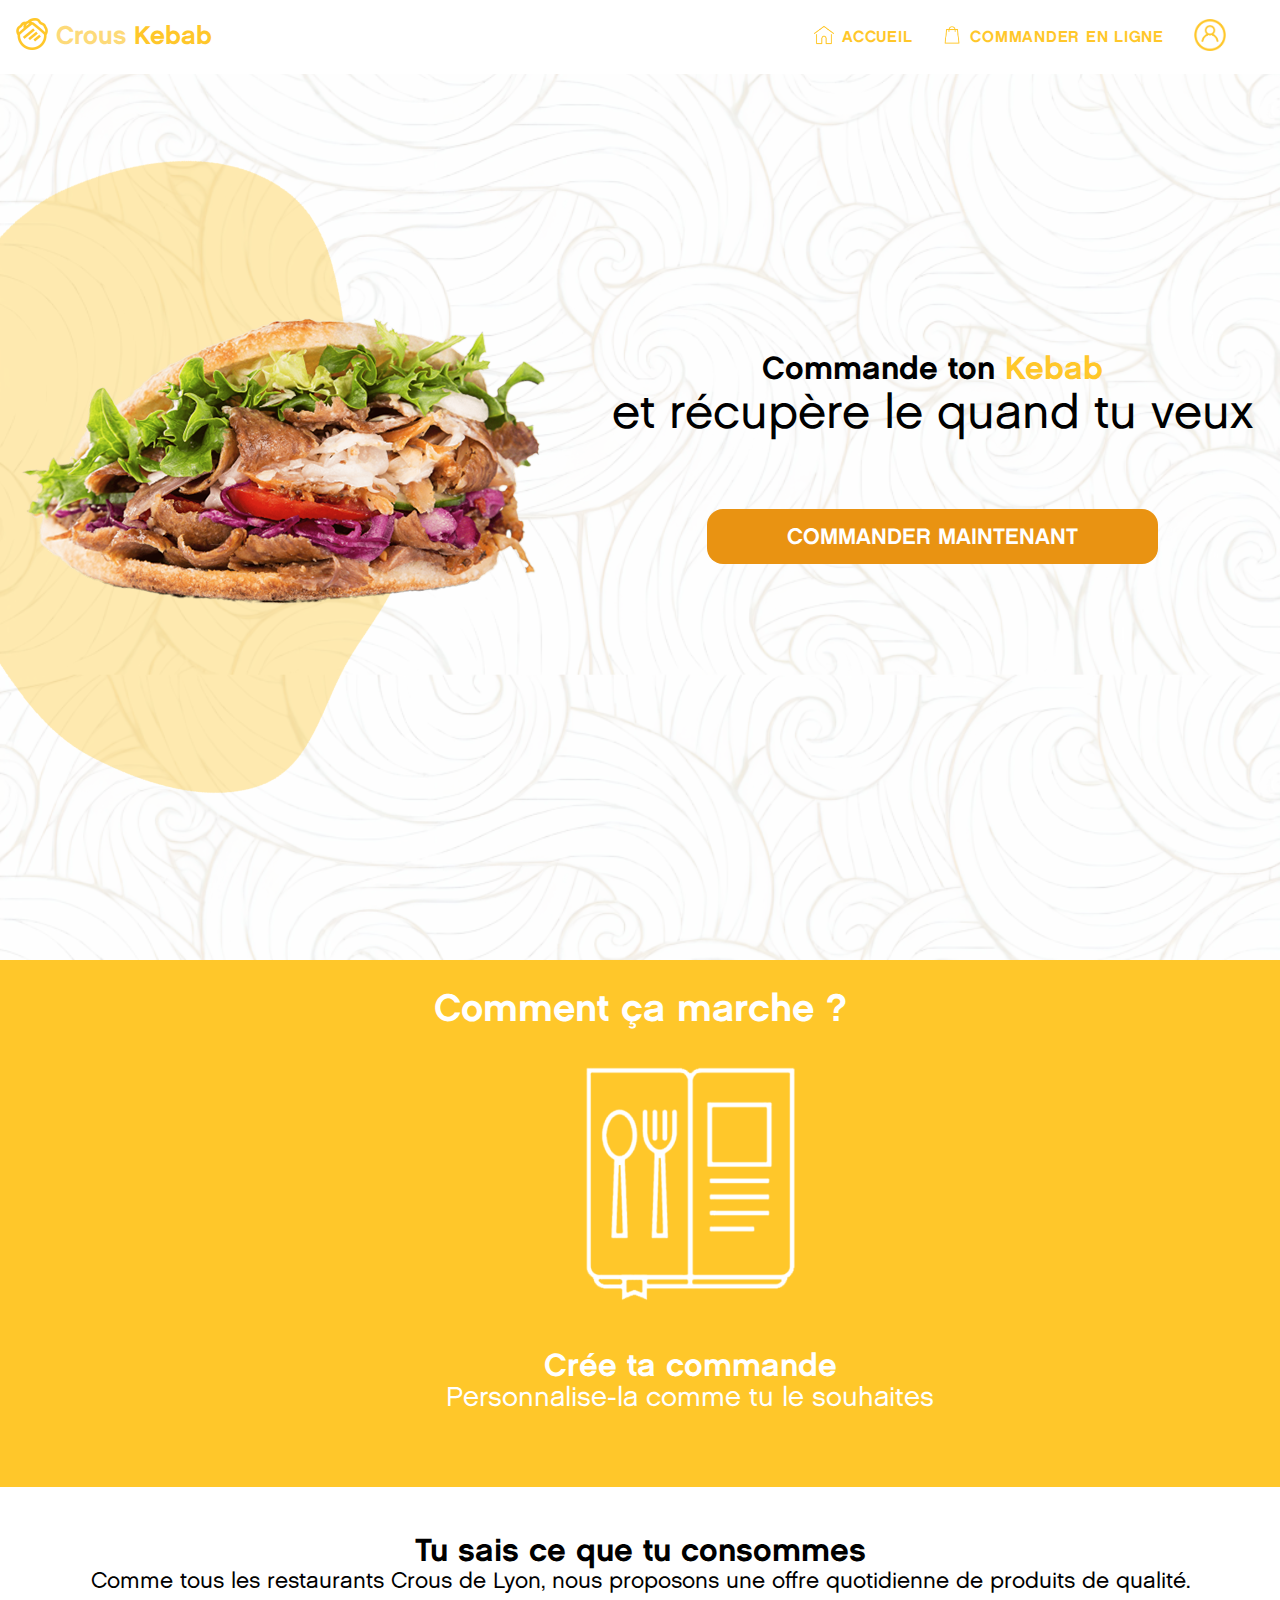
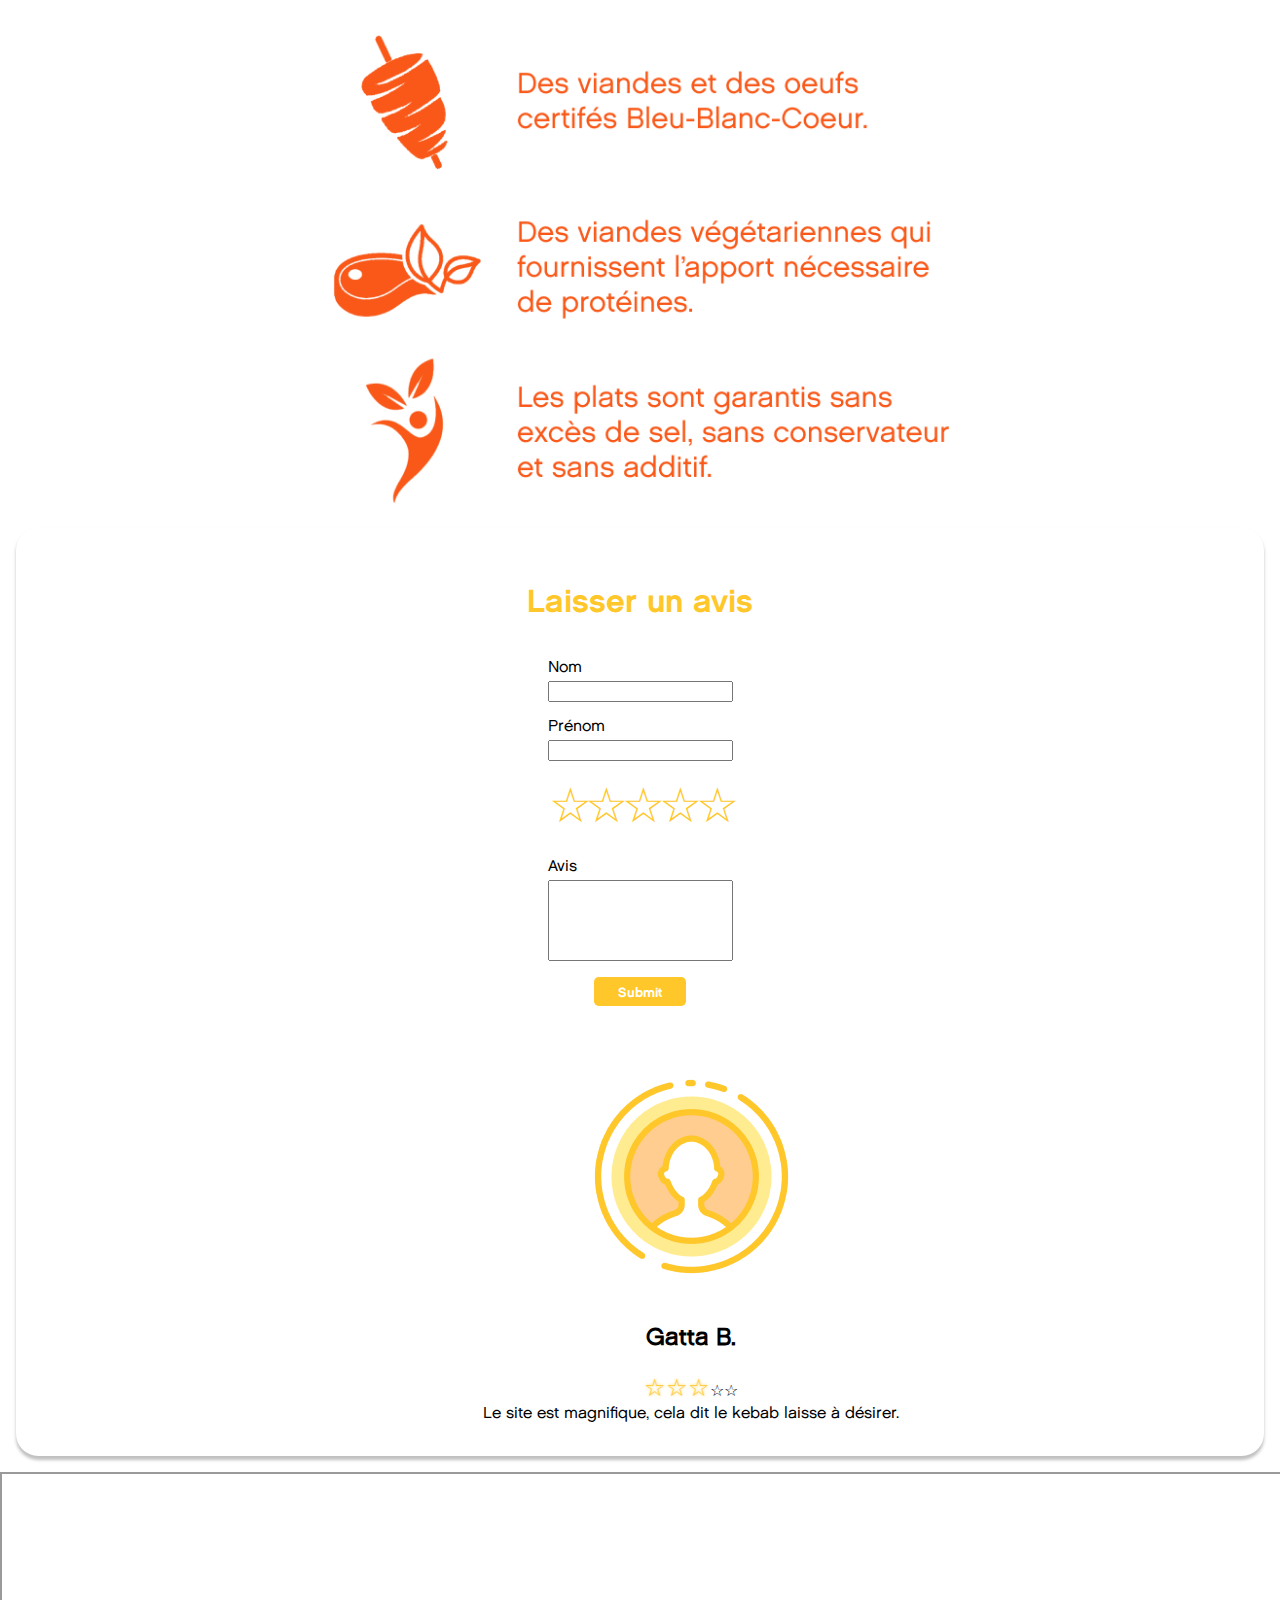
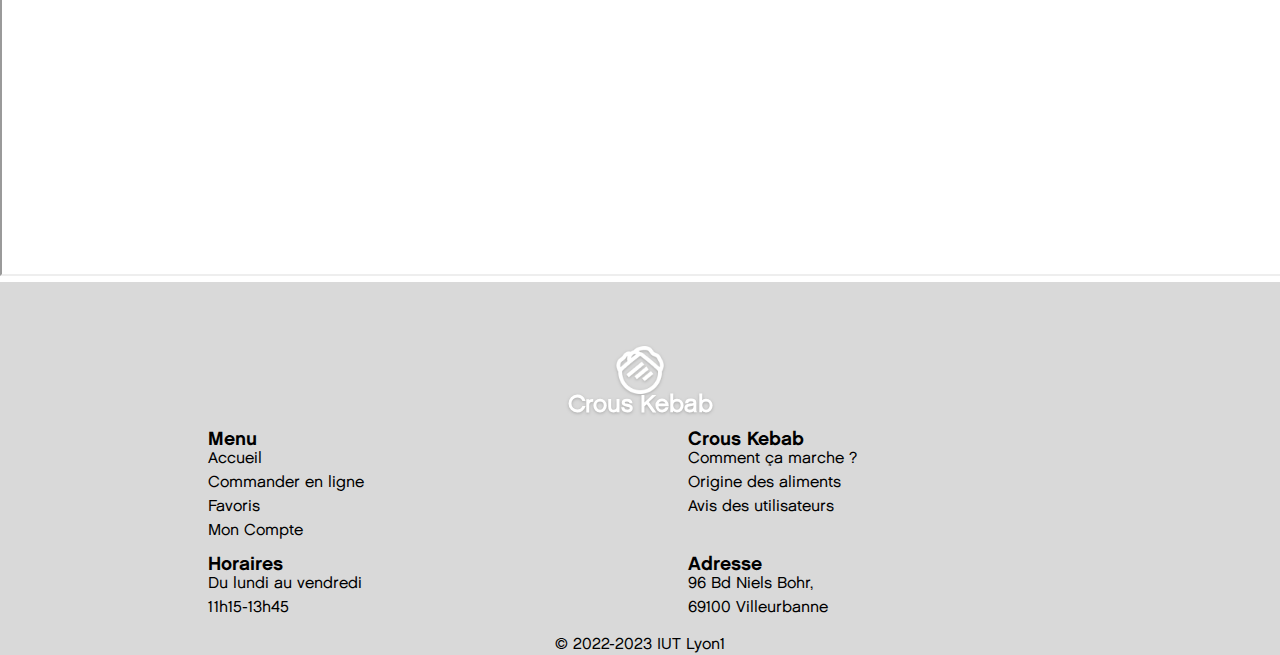
==== commit d9d90ed1: "Correction orthographe accueil" ====
--- a/accueil.html
+++ b/accueil.html
@@ -14,7 +14,7 @@
             </div>
             <div class="commander">
                 <p>Commande ton <b>Kebab</b></p>
-                <p>et récupere le quand tu veux</p>
+                <p>et récupère le quand tu veux</p>
                 <form style="display: inline" action="commander.html" method="get"><button>Commander maintenant</button></form>
             </div>
         </div>
@@ -40,7 +40,7 @@
                 </div>
             </div>
         </div>
-        <div class="zone3">
+        <div class="zone3" id="originesdesaliments">
             <div>
                 <h1>Tu sais ce que tu consommes</h1>
                 <p>Comme tous les restaurants Crous de Lyon, nous proposons une offre quotidienne de produits de qualité.</p>
@@ -49,7 +49,7 @@
                 <img alt="image_crous" src="images/crous.png">
             </div>
         </div>
-        <div class="zone4">
+        <div class="zone4" id="avis">
             <div class="donner_avis">
                 <h1>Laisser un avis</h1>
                 <form>
@@ -77,7 +77,7 @@
                         <div>
                             <img alt="profil_pic_logo" src="images/profilpiclogo.png">
                             <h2>Yoni M.</h2><p><b>☆☆☆☆☆</b></p>
-                            <p>Rien de mieux qu'un kebab sauce algérienne pour bien commencer la journée</p>
+                            <p>Que demander de mieux ?</p>
                         </div>
                         <div class="avis1">
                             <img alt="profil_pic_logo" src="images/profilpiclogo.png">
@@ -106,8 +106,8 @@
                     <li><h1>Crous Kebab</h1>
                         <ul>
                             <li><a href="accueil.html#fonctionnement">Comment ça marche ?</a></li>
-                            <li><a href="commander.html#originesdesaliments">Origine des aliments</a></li>
-                            <li><a href="commander.html#avis">Avis des utilisateurs</a></li>
+                            <li><a href="accueil.html#originesdesaliments">Origine des aliments</a></li>
+                            <li><a href="accueil.html#avis">Avis des utilisateurs</a></li>
                         </ul>
                     </li>        
                     <li><h1>Horaires</h1>
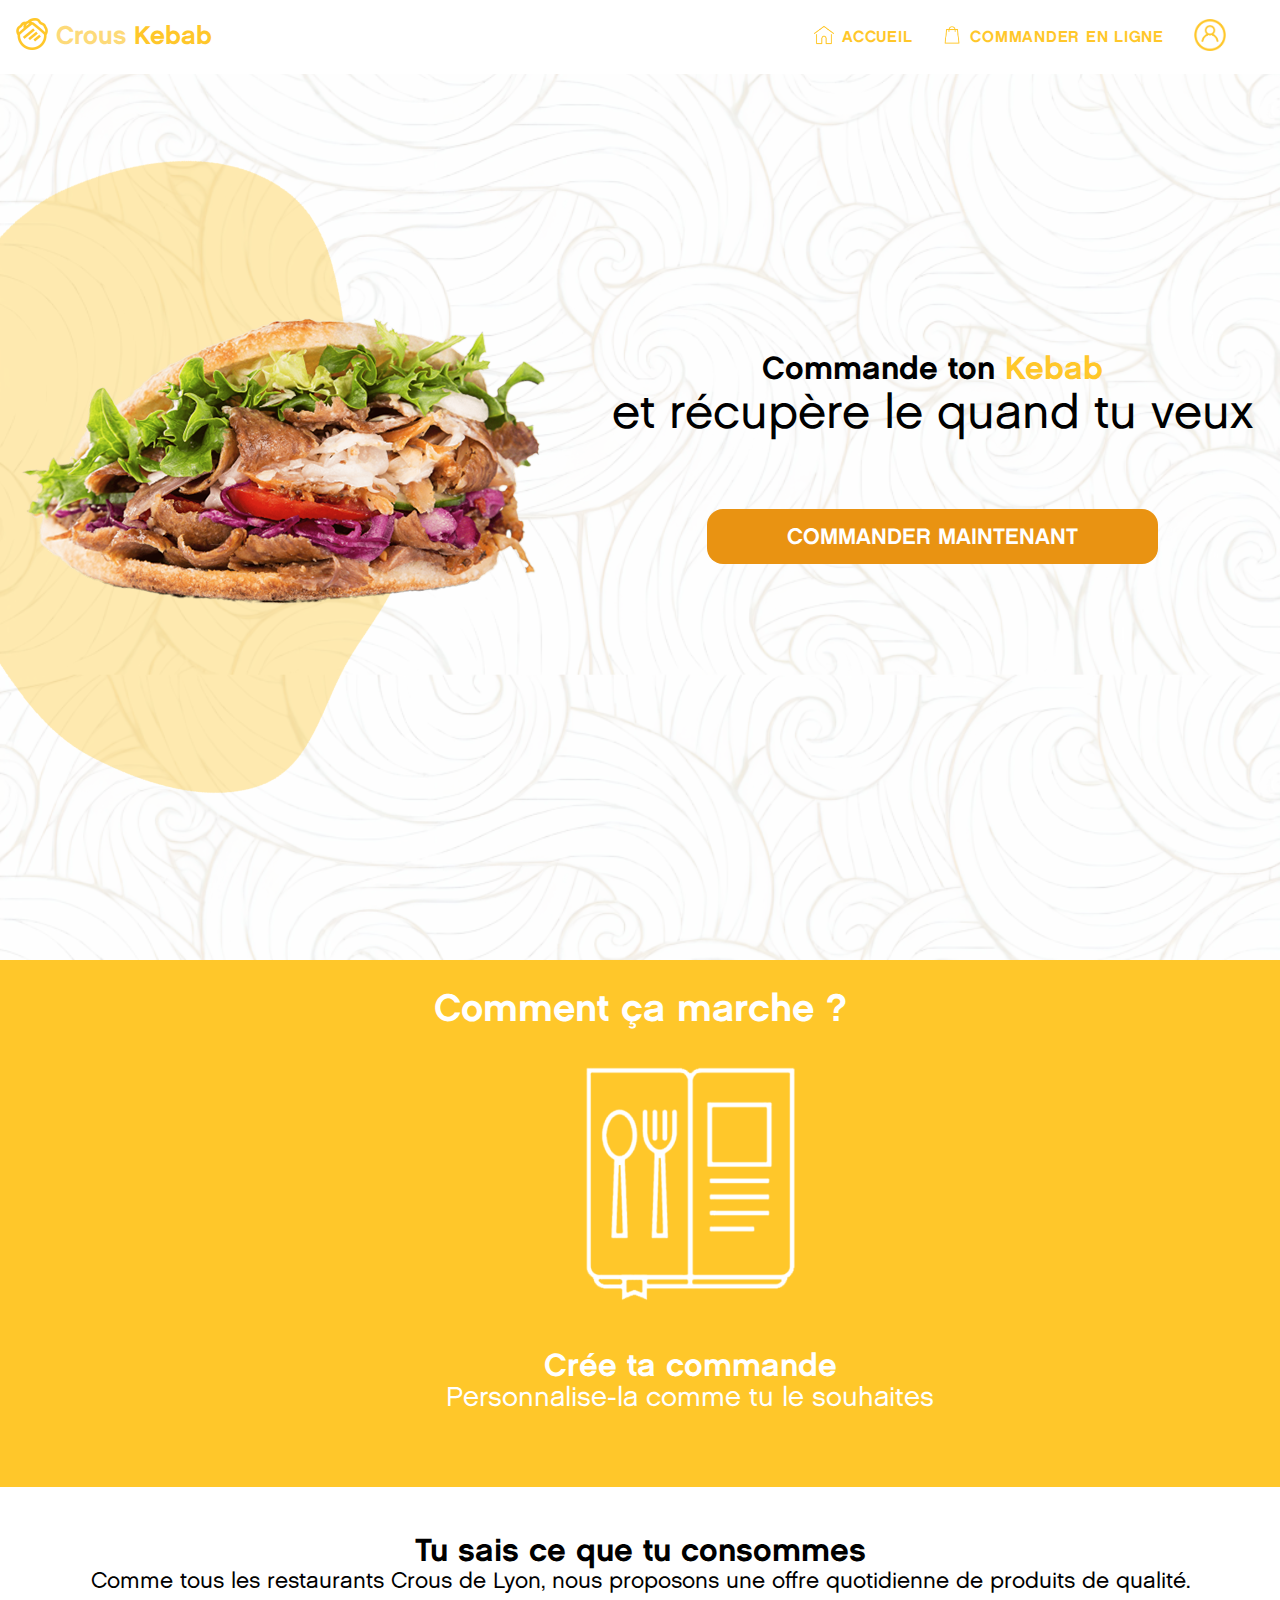
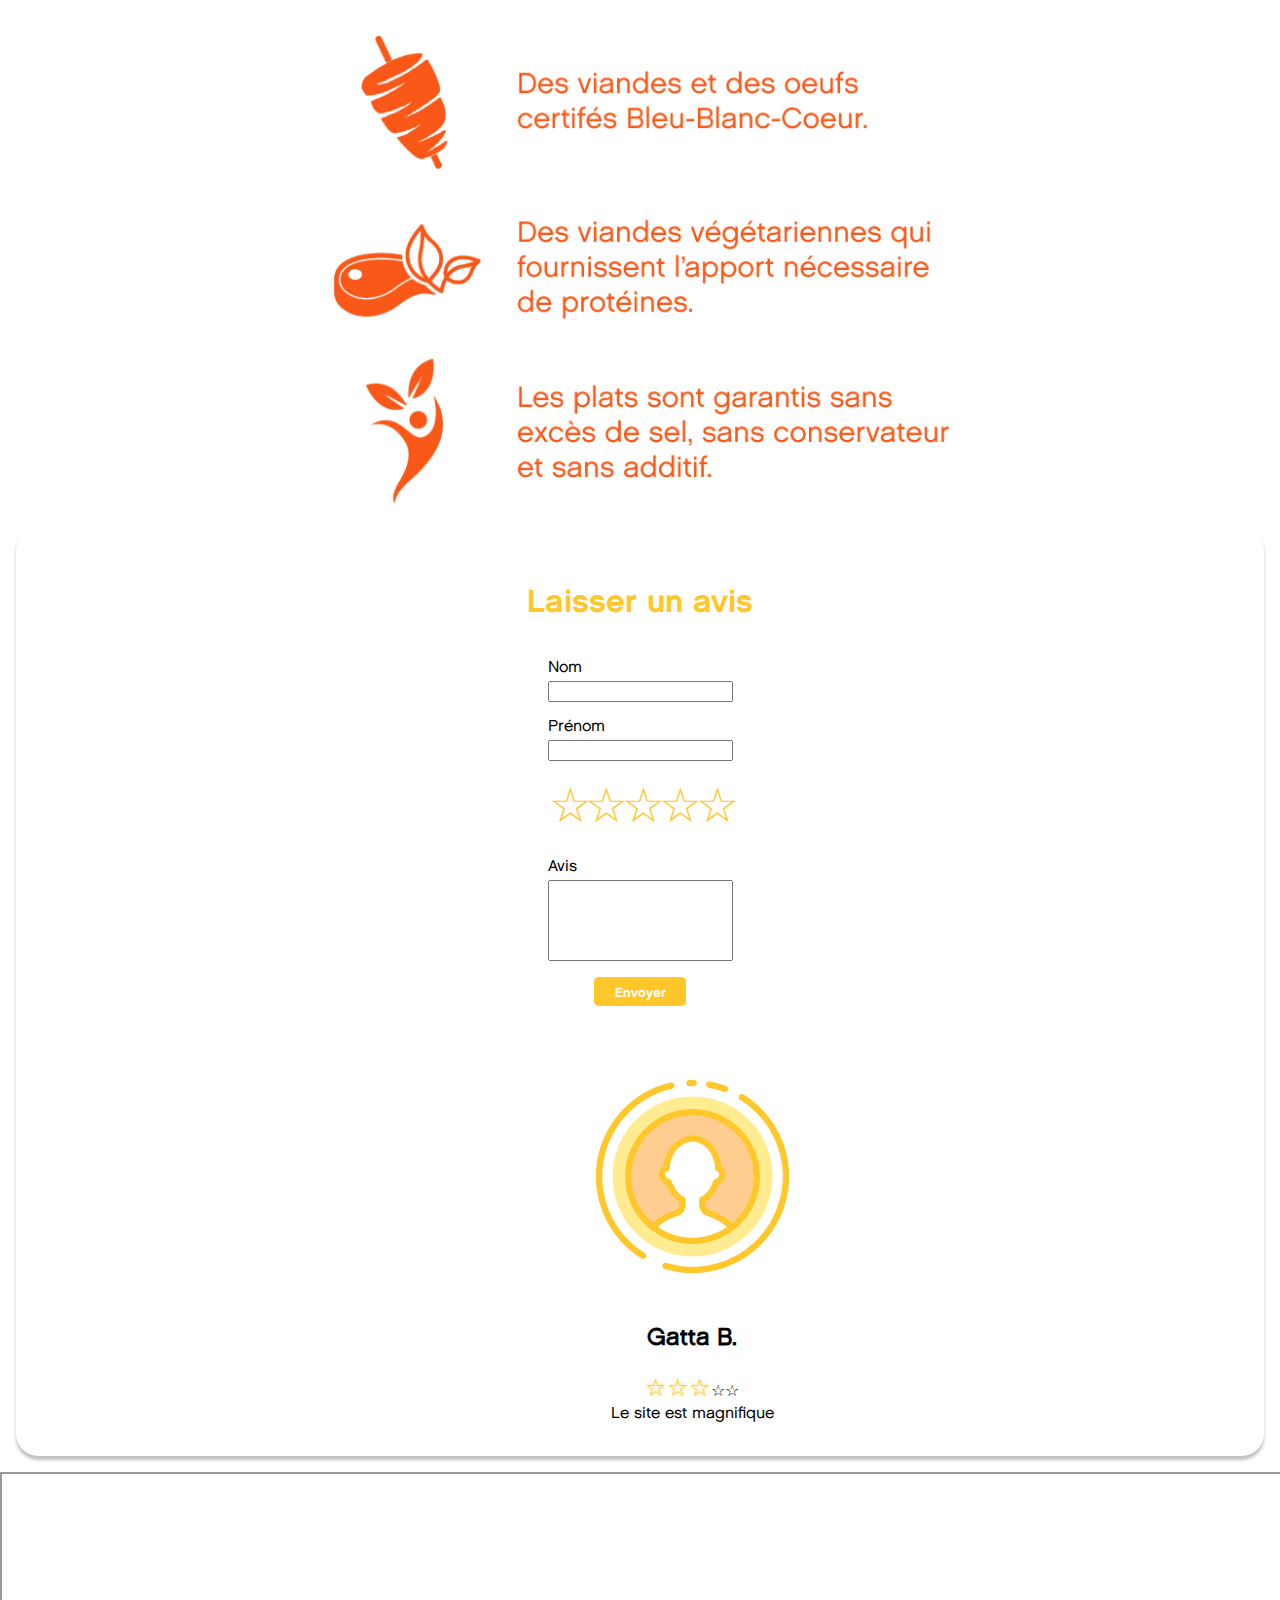
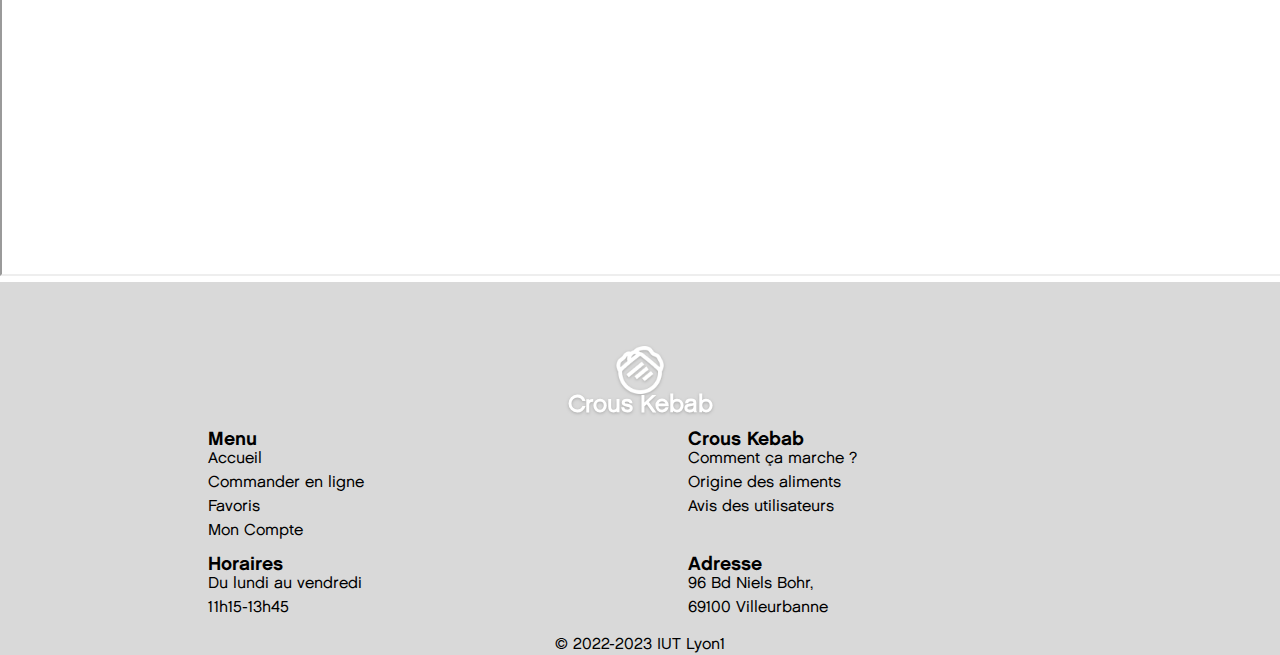
==== commit cd2b3753: "Modification bouton envoyer" ====
--- a/accueil.html
+++ b/accueil.html
@@ -63,7 +63,7 @@
                         <input type="radio" name="note" value="1" id="1"><label for="1">☆</label>  
                     </div>
                     <label for="avis">Avis</label><textarea id="avis" rows="5"></textarea>
-                    <input type="submit">
+                    <input type="submit" value="Envoyer">
                 </form>
             </div>
             <div class="voir_avis">
@@ -72,7 +72,7 @@
                         <div>
                             <img alt="profil_pic_logo" src="images/profilpiclogo.png">
                             <h2>Gatta B.</h2><p><b>☆☆☆</b>☆☆</p>
-                            <p>Le site est magnifique, cela dit le kebab laisse à désirer.</p>
+                            <p>Le site est magnifique</p>
                         </div>
                         <div>
                             <img alt="profil_pic_logo" src="images/profilpiclogo.png">
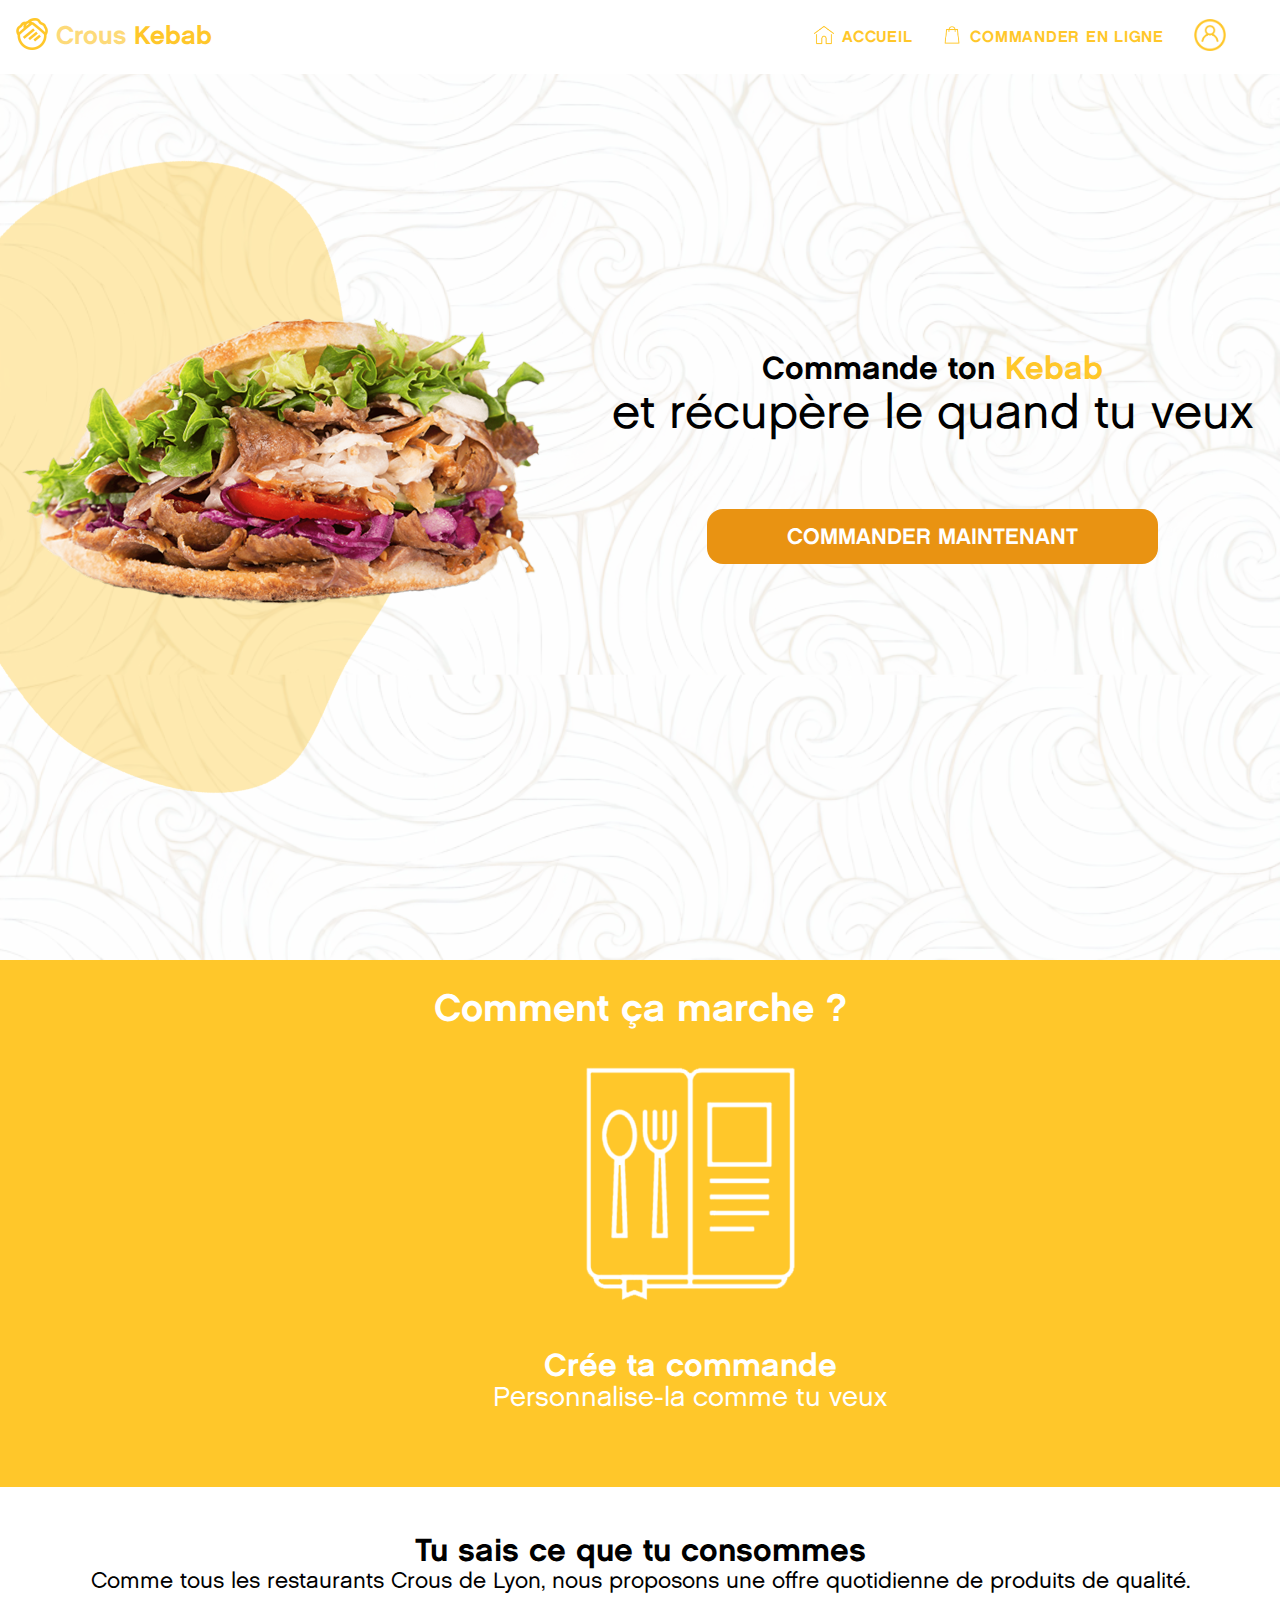
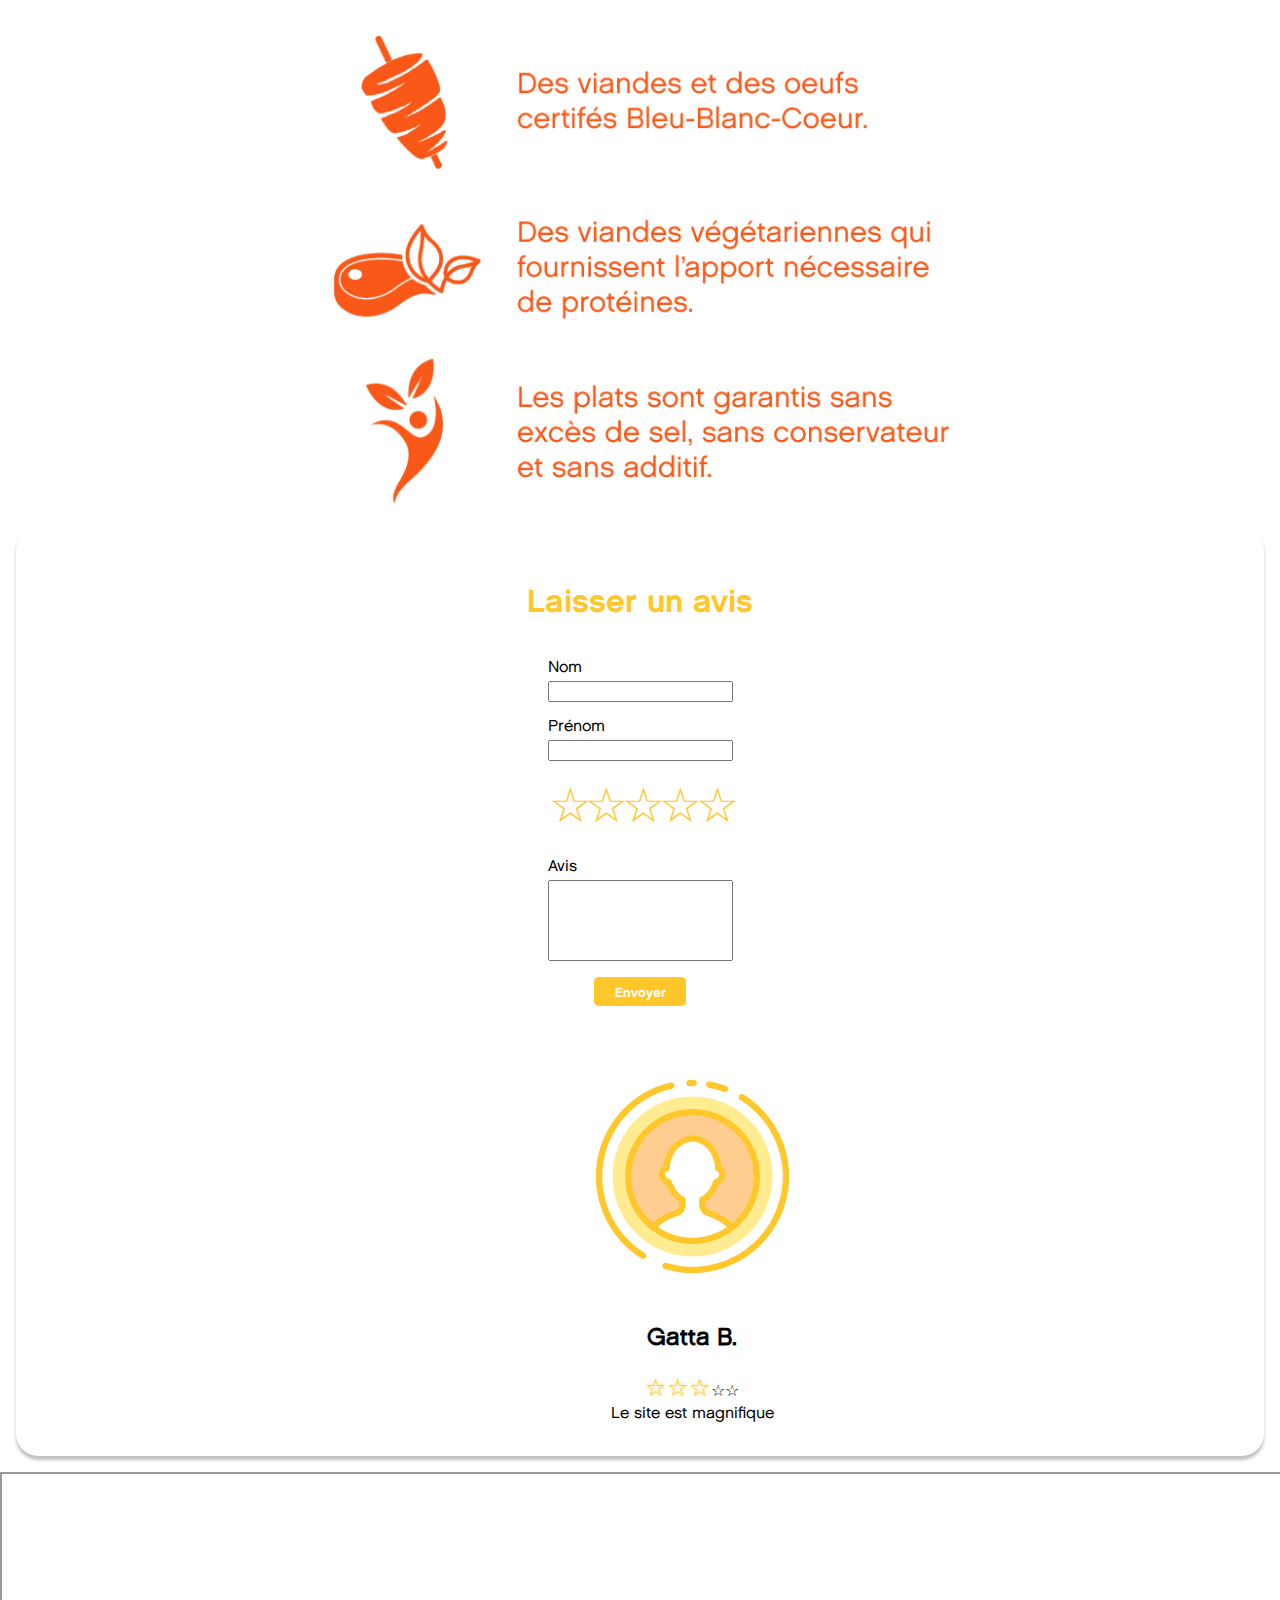
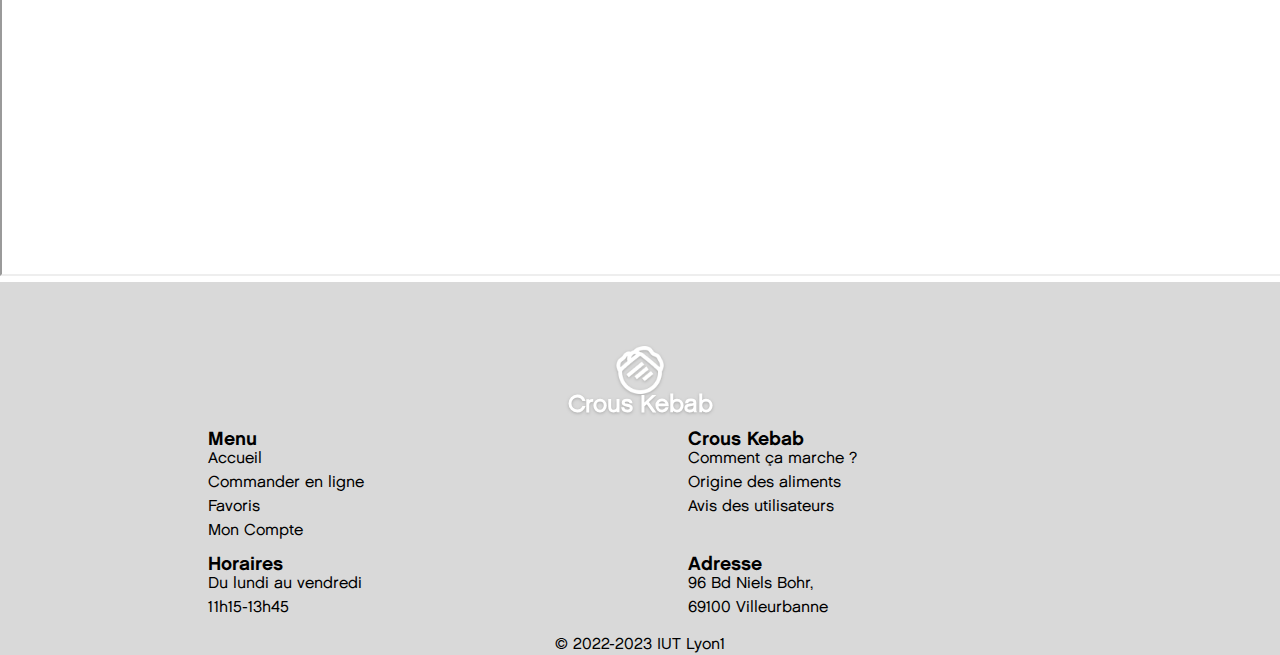
==== commit 2ec84404: "Correction slider" ====
--- a/accueil.html
+++ b/accueil.html
@@ -25,17 +25,17 @@
                     <div class="creation">
                         <img alt="livre_cuisine" src="images/livre_cuisine.png">
                         <h1>Crée ta commande</h1>
-                        <p>Personnalise-la comme tu le souhaites</p>
+                        <p>Personnalise-la comme tu veux</p>
                     </div>
                     <div class="suivi">
                         <img alt="temps_preparation" src="images/temps_preparation.png">
                         <h1>Suis la préparation</h1>
-                        <p>Tu peux savoir en direct où en est ta préparation</p>
+                        <p></p>
                     </div>
                     <div class="recuperation">
                         <img alt="sachet_kebab" src="images/sachet.png">
                         <h1>Récupère ton Kebab</h1>
-                        <p>Utilise le code QR assigné à ta commande</p>
+                        <p>Va chercher ta commande</p>
                     </div>
                 </div>
             </div>
--- a/style.css
+++ b/style.css
@@ -491,6 +491,11 @@
     width:33%;
     float:left
     }
+
+    .kebab_image {
+        padding-bottom:0rem;
+        
+    }
     
     .zone1,.zone3 {
     flex-direction:column
@@ -509,7 +514,7 @@
     margin:1.3rem
     }
     
-    .zone3 div img,.zone1 div:last-child,.kebab_image,.kebab_image img {
+    .zone3 div img,.zone1 div:last-child {
     width:100%
     }
     
